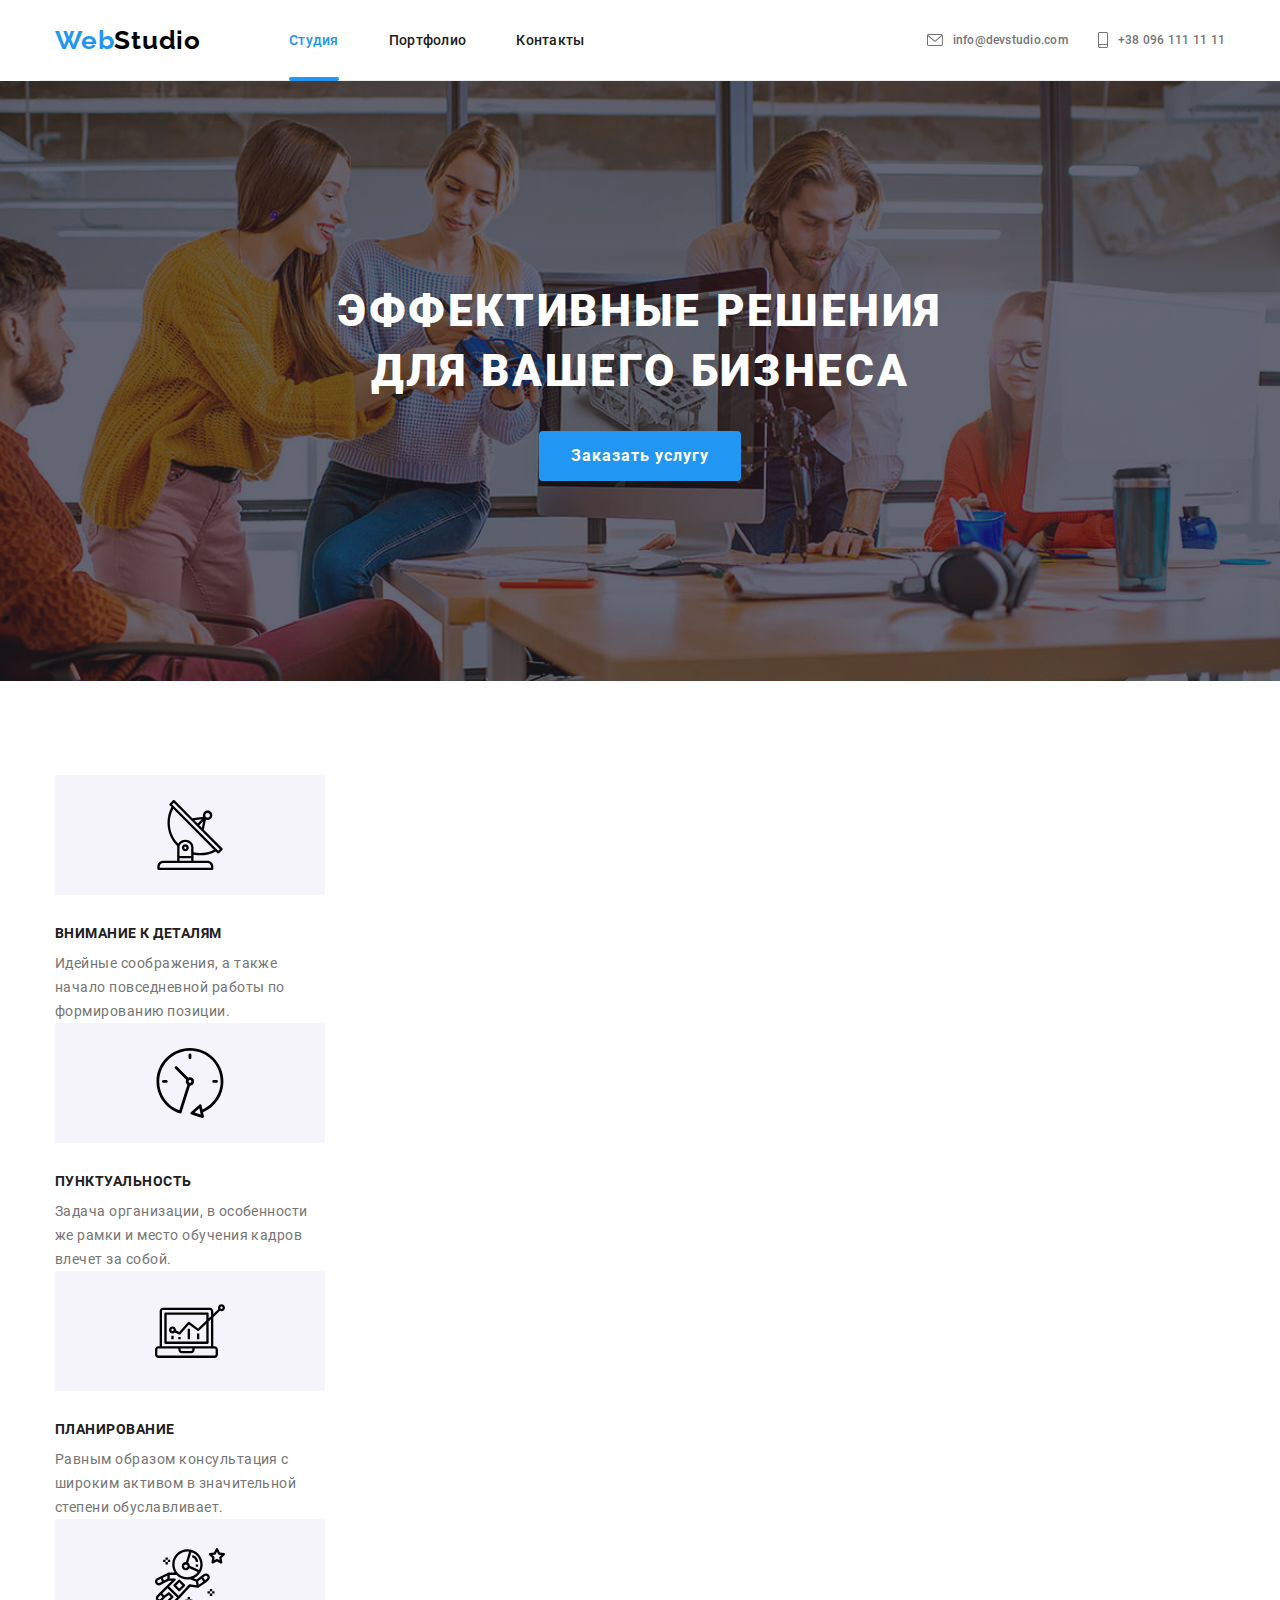
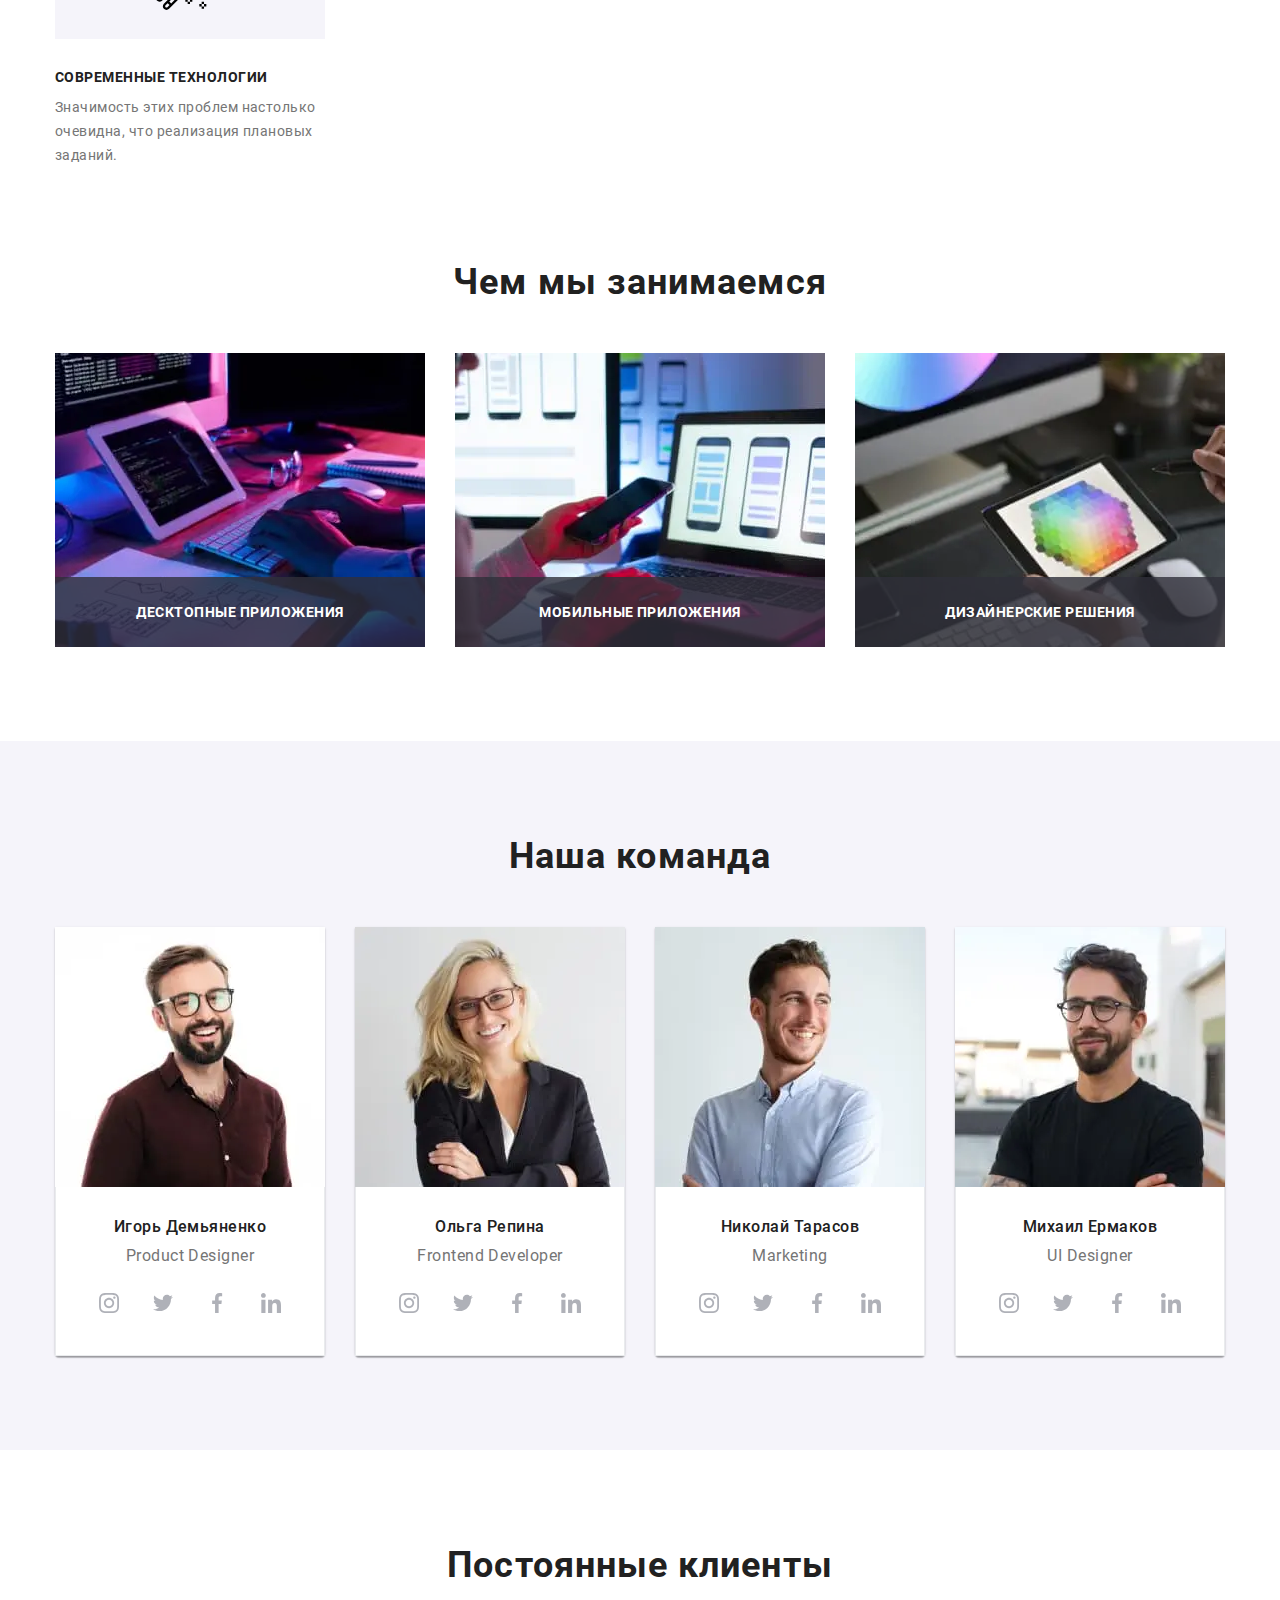
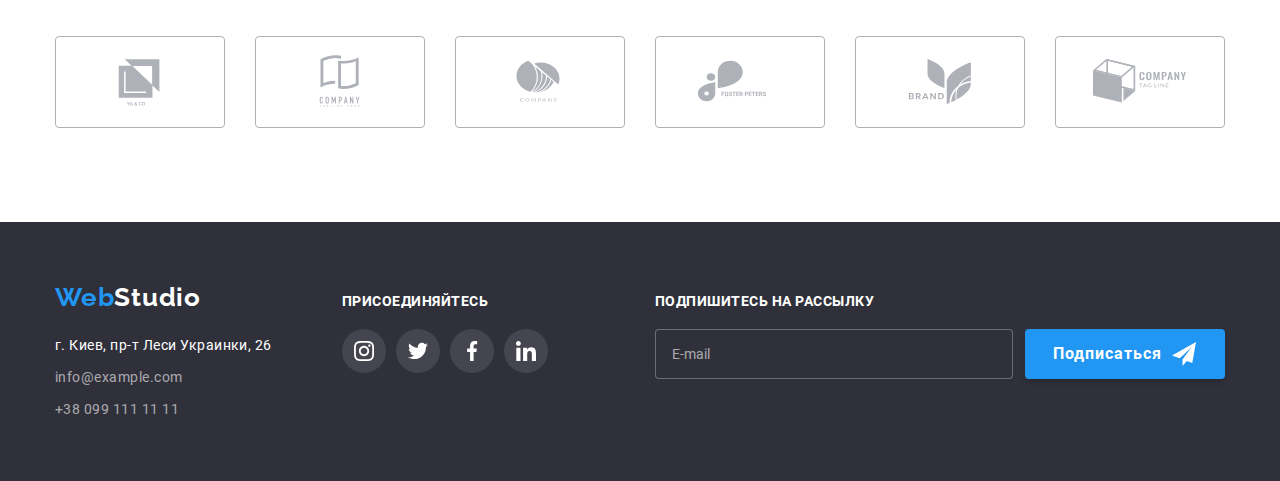
==== index.html @ 19309022 "стили" ====
<!DOCTYPE html>
<html lang="ru">
  <head>
    <meta charset="UTF-8" />
    <meta http-equiv="X-UA-Compatible" content="IE=edge" />
    <meta name="viewport" content="width=device-width, initial-scale=1.0" />
    <link rel="stylesheet" href="./css/main.min.css" />
    <title>goit-markup-hw-07</title>
  </head>
  <body>
    <header class="header">
      <div class="header-container container">
        <nav class="nav">
          <a href="" class="logo"><span class="logo_accent">Web</span>Studio</a>
          <button class="btn__svg" data-menu-open>
            <svg width="40" height="40">
              <use href="./images/icons.svg/symbol-defs.svg#icon-burger"></use>
            </svg>
          </button>
          <ul class="menu list">
            <li class="menu__item">
              <a class="menu__link menu__link_activ" href="">Студия</a>
            </li>
            <li class="menu__item">
              <a class="menu__link" href="./portfolio.html">Портфолио</a>
            </li>
            <li class="menu__item">
              <a class="menu__link" href="">Контакты</a>
            </li>
          </ul>
        </nav>

        <ul class="contacts list">
          <li class="contacts__item">
            <a class="contacts__link" href="mailto:info@devstudio.com">
              <svg width="16" height="12" class="contacts__icon">
                <use
                  href="./images/icons.svg/symbol-defs.svg#icon-envelope"
                ></use>
              </svg>
              info@devstudio.com</a
            >
          </li>
          <li class="contacts__item">
            <a class="contacts__link" href="tel:+380961111111">
              <svg width="10" height="16" class="contacts__icon">
                <use
                  href="./images/icons.svg/symbol-defs.svg#icon-smartphone"
                ></use>
              </svg>
              +38 096 111 11 11</a
            >
          </li>
        </ul>
      </div>
      <div class="mobile is-open" data-menu>
        <button class="mobile__btn" data-menu-close>
          <svg width="40" height="40">
            <use href="./images/icons.svg/symbol-defs.svg#icon-close"></use>
          </svg>
        </button>
        <ul class="mobile-menu list">
          <li class="mobile-menu__item">
            <a href="" class="mobile-menu__link mobile-menu__link_activ"
              >Студия</a
            >
          </li>
          <li class="mobile-menu__item">
            <a href="" class="mobile-menu__link">Портфолио</a>
          </li>
          <li class="mobile-menu__item">
            <a href="" class="mobile-menu__link">Контакты</a>
          </li>
        </ul>
        <ul class="mobile-contacts list">
          <li class="mobile-contacts__item">
            <a href="tel:+380961111111" class="mobile-contacts__link_accent"
              >+38 096 111 11 11</a
            >
          </li>
          <li class="mobile-contacts__item">
            <a href="mailto:info@devstudio.com" class="mobile-contacts__link"
              >info@devstudio.com</a
            >
          </li>
        </ul>
        <ul class="mobile-social list">
          <li class="mobile-social__item">
            <a href="" class="mobile-social__link">Instagram </a>
          </li>
          <li class="mobile-social__item">
            <a href="" class="mobile-social__link">Twitter</a>
          </li>
          <li class="mobile-social__item">
            <a href="" class="mobile-social__link">Facebook</a>
          </li>
          <li class="mobile-social__item">
            <a href="" class="mobile-social__link">LinkedIn </a>
          </li>
        </ul>
      </div>
    </header>
    <main>
      <!-- Шапка -->
      <section class="hero">
        <div class="hero-container container">
          <h1 class="hero-container__title">
            Эффективные решения для вашего бизнеса
          </h1>
          <button type="button" class="hero-btn" data-modal-open>
            Заказать услугу
          </button>
        </div>
      </section>
      <!-- Особенности -->
      <section class="section feature">
        <div class="container">
          <h2 class="visually-hidden">Особенности</h2>
          <ul class="feature-list list">
            <li class="feature-list__item">
              <div class="feature-list__icon">
                <svg width="70" height="70">
                  <use
                    href="./images/icons.svg/symbol-defs.svg#icon-antenna"
                  ></use>
                </svg>
              </div>
              <h3 class="feature-list__title">Внимание к деталям</h3>
              <p class="feature-list__text">
                Идейные соображения, а также начало повседневной работы по
                формированию позиции.
              </p>
            </li>
            <li class="feature-list__item">
              <div class="feature-list__icon">
                <svg width="70" height="70">
                  <use
                    href="./images/icons.svg/symbol-defs.svg#icon-clock"
                  ></use>
                </svg>
              </div>
              <h3 class="feature-list__title">Пунктуальность</h3>
              <p class="feature-list__text">
                Задача организации, в особенности же рамки и место обучения
                кадров влечет за собой.
              </p>
            </li>
            <li class="feature-list__item">
              <div class="feature-list__icon">
                <svg width="70" height="70">
                  <use
                    href="./images/icons.svg/symbol-defs.svg#icon-diagram"
                  ></use>
                </svg>
              </div>
              <h3 class="feature-list__title">Планирование</h3>
              <p class="feature-list__text">
                Равным образом консультация с широким активом в значительной
                степени обуславливает.
              </p>
            </li>
            <li class="feature-list__item">
              <div class="feature-list__icon">
                <svg width="70" height="70">
                  <use
                    href="./images/icons.svg/symbol-defs.svg#icon-astronaut"
                  ></use>
                </svg>
              </div>
              <h3 class="feature-list__title">Современные технологии</h3>
              <p class="feature-list__text">
                Значимость этих проблем настолько очевидна, что реализация
                плановых заданий.
              </p>
            </li>
          </ul>
        </div>
      </section>
      <!-- Чем мы занимаемся -->
      <section class="section working">
        <div class="container">
          <h2 class="section__title">Чем мы занимаемся</h2>
          <ul class="working-list list">
            <li class="working-list__item">
              <picture>
                <source
                  srcset="
                    ./images/work/desktop-work.webp    1x,
                    ./images/work/desktop-work@2x.webp 2x
                  "
                  type="image/webp"
                />
                <source
                  srcset="
                    ./images/work/desktop-work.jpg    1x,
                    ./images/work/desktop-work@2x.jpg 2x
                  "
                />
                <img src="./images/work/desktop-work.jpg" alt="Рабочий стол" />
              </picture>
              <p class="working-list__text">Десктопные приложения</p>
            </li>
            <li class="working-list__item">
              <picture>
                <source
                  srcset="
                    ./images/work/desktop-work2.webp    1x,
                    ./images/work/desktop-work2@2x.webp 2x
                  "
                  type="image/webp"
                />
                <source
                  srcset="
                    ./images/work/desktop-work2.jpg    1x,
                    ./images/work/desktop-work2@2x.jpg 2x
                  "
                />
                <img
                  src="./images/work/desktop-work2.jpg"
                  alt="экран ноутбука"
                />
              </picture>

              <p class="working-list__text">Мобильные приложения</p>
            </li>
            <li class="working-list__item">
              <picture>
                <source
                  srcset="
                    ./images/work/desktop-work3.webp    1x,
                    ./images/work/desktop-work3@2x.webp 2x
                  "
                  type="image/webp"
                />
                <source
                  srcset="
                    ./images/work/desktop-work3.jpg    1x,
                    ./images/work/desktop-work3@2x.jpg 2x
                  "
                />
                <img
                  src="./images/work/desktop-work3.jpg"
                  alt="экран планшета"
                />
              </picture>

              <p class="working-list__text">Дизайнерские решения</p>
            </li>
          </ul>
        </div>
      </section>
      <!-- Наша команда -->
      <section class="section team">
        <div class="container">
          <h2 class="section__title">Наша команда</h2>
          <ul class="team-list list">
            <li class="team-list__item">
              <picture>
                <source
                  srcset="
                    ./images/team/desktop-team1.webp    1x,
                    ./images/team/desktop-team1@2x.webp 2x
                  "
                  media="(min-width:1200px)"
                  type="image/webp"
                />
                <source
                  srcset="
                    ./images/team/desktop-team1.jpg    1x,
                    ./images/team/desktop-team1@2x.jpg 2x
                  "
                  media="(min-width:1200px)"
                />
                <source
                  srcset="
                    ./images/team/tablet-team1.webp    1x,
                    ./images/team/tablet-team1@2x.webp 2x
                  "
                  media="(min-width:768px)"
                  type="image/webp"
                />
                <source
                  srcset="
                    ./images/team/tablet-team1.jpg    1x,
                    ./images/team/tablet-team1@2x.jpg 2x
                  "
                  media="(min-width:768px)"
                />
                <source
                  srcset="
                    ./images/team/mobile-team1.webp    1x,
                    ./images/team/mobile-team1@2x.webp 2x
                  "
                  media="(max-width:767px)"
                  type="image/webp"
                />
                <source
                  srcset="
                    ./images/team/mobile-team1.jpg    1x,
                    ./images/team/mobile-team1@2x.jpg 2x
                  "
                  media="(max-width:767px)"
                />
                <img
                  src="./images/team/mobile-team1.jpg"
                  class="team-img"
                  alt="фото"
                />
              </picture>

              <div class="team-subitem">
                <h3 class="team-subitem__title">Игорь Демьяненко</h3>
                <p class="team-subitem__text">Product Designer</p>
                <ul class="social-link list">
                  <li class="social-link__item">
                    <a href="" class="social-link__icon">
                      <svg width="20" height="20">
                        <use
                          href="./images/icons.svg/symbol-defs.svg#icon-instagram"
                        ></use>
                      </svg>
                    </a>
                  </li>
                  <li class="social-link__item">
                    <a href="" class="social-link__icon">
                      <svg width="20" height="20">
                        <use
                          href="./images/icons.svg/symbol-defs.svg#icon-twitter"
                        ></use>
                      </svg>
                    </a>
                  </li>
                  <li class="social-link__item">
                    <a href="" class="social-link__icon">
                      <svg width="20" height="20">
                        <use
                          href="./images/icons.svg/symbol-defs.svg#icon-facebook"
                        ></use>
                      </svg>
                    </a>
                  </li>
                  <li class="social-link__item">
                    <a href="" class="social-link__icon">
                      <svg width="20" height="20">
                        <use
                          href="./images/icons.svg/symbol-defs.svg#icon-linkedin"
                        ></use>
                      </svg>
                    </a>
                  </li>
                </ul>
              </div>
            </li>
            <li class="team-list__item">
              <picture>
                <source
                  srcset="
                    ./images/team/desktop-team2.webp    1x,
                    ./images/team/desktop-team2@2x.webp 2x
                  "
                  type="image/webp"
                  media="(min-width:1200px)"
                />
                <source
                  srcset="
                    ./images/team/desktop-team2.jpg    1x,
                    ./images/team/desktop-team2@2x.jpg 2x
                  "
                  media="(min-width:1200px)"
                />
                <source
                  srcset="
                    ./images/team/tablet-team2.webp    1x,
                    ./images/team/tablet-team2@2x.webp 2x
                  "
                  media="(min-width:768px)"
                  type="image/webp"
                />
                <source
                  srcset="
                    ./images/team/tablet-team2.jpg    1x,
                    ./images/team/tablet-team2@2x.jpg 2x
                  "
                  media="(min-width:768px)"
                />
                <source
                  srcset="
                    ./images/team/mobile-team2.webp    1x,
                    ./images/team/mobile-team2@2x.webp 2x
                  "
                  media="(max-width:768px)"
                  type="image/webp"
                />
                <source
                  srcset="
                    ./images/team/mobile-team2.jpg    1x,
                    ./images/team/mobile-team2@2x.jpg 2x
                  "
                  media="(max-width:768px)"
                />
                <img
                  src="./images/team/mobile-team2.jpg"
                  class="team-img"
                  alt="фото"
                />
              </picture>

              <div class="team-subitem">
                <h3 class="team-subitem__title">Ольга Репина</h3>
                <p class="team-subitem__text">Frontend Developer</p>
                <ul class="social-link list">
                  <li class="social-link__item">
                    <a href="" class="social-link__icon">
                      <svg width="20" height="20">
                        <use
                          href="./images/icons.svg/symbol-defs.svg#icon-instagram"
                        ></use>
                      </svg>
                    </a>
                  </li>
                  <li class="social-link__item">
                    <a href="" class="social-link__icon">
                      <svg width="20" height="20">
                        <use
                          href="./images/icons.svg/symbol-defs.svg#icon-twitter"
                        ></use>
                      </svg>
                    </a>
                  </li>
                  <li class="social-link__item">
                    <a href="" class="social-link__icon">
                      <svg width="20" height="20">
                        <use
                          href="./images/icons.svg/symbol-defs.svg#icon-facebook"
                        ></use>
                      </svg>
                    </a>
                  </li>
                  <li class="social-link__item">
                    <a href="" class="social-link__icon">
                      <svg width="20" height="20">
                        <use
                          href="./images/icons.svg/symbol-defs.svg#icon-linkedin"
                        ></use>
                      </svg>
                    </a>
                  </li>
                </ul>
              </div>
            </li>
            <li class="team-list__item">
              <picture>
                <source
                  srcset="
                    ./images/team/desktop-team3.webp    1x,
                    ./images/team/desktop-team3@2x.webp 2x
                  "
                  media="(min-width:1200px)"
                  type="image/webp"
                />
                <source
                  srcset="
                    ./images/team/desktop-team3.jpg    1x,
                    ./images/team/desktop-team3@2x.jpg 2x
                  "
                  media="(min-width:1200px)"
                />
                <source
                  srcset="
                    ./images/team/tablet-team3.webp    1x,
                    ./images/team/tablet-team3@2x.webp 2x
                  "
                  media="(min-width:768px)"
                  type="image/webp"
                />
                <source
                  srcset="
                    ./images/team/tablet-team3.jpg    1x,
                    ./images/team/tablet-team3@2x.jpg 2x
                  "
                  media="(min-width:768px)"
                />
                <source
                  srcset="
                    ./images/team/mobile-team3.webp    1x,
                    ./images/team/mobile-team3@2x.webp 2x
                  "
                  media="(max-width:768px)"
                  type="image/webp"
                />
                <source
                  srcset="
                    ./images/team/mobile-team3.jpg    1x,
                    ./images/team/mobile-team3@2x.jpg 2x
                  "
                  media="(max-width:768px)"
                />
                <img
                  src="./images/team/mobile-team3.jpg"
                  class="team-img"
                  alt="фото"
                />
              </picture>

              <div class="team-subitem">
                <h3 class="team-subitem__title">Николай Тарасов</h3>
                <p class="team-subitem__text">Marketing</p>
                <ul class="social-link list">
                  <li class="social-link__item">
                    <a href="" class="social-link__icon">
                      <svg width="20" height="20">
                        <use
                          href="./images/icons.svg/symbol-defs.svg#icon-instagram"
                        ></use>
                      </svg>
                    </a>
                  </li>
                  <li class="social-link__item">
                    <a href="" class="social-link__icon">
                      <svg width="20" height="20">
                        <use
                          href="./images/icons.svg/symbol-defs.svg#icon-twitter"
                        ></use>
                      </svg>
                    </a>
                  </li>
                  <li class="social-link__item">
                    <a href="" class="social-link__icon">
                      <svg width="20" height="20">
                        <use
                          href="./images/icons.svg/symbol-defs.svg#icon-facebook"
                        ></use>
                      </svg>
                    </a>
                  </li>
                  <li class="social-link__item">
                    <a href="" class="social-link__icon">
                      <svg width="20" height="20">
                        <use
                          href="./images/icons.svg/symbol-defs.svg#icon-linkedin"
                        ></use>
                      </svg>
                    </a>
                  </li>
                </ul>
              </div>
            </li>
            <li class="team-list__item">
              <picture>
                <source
                  srcset="
                    ./images/team/desktop-team4.webp    1x,
                    ./images/team/desktop-team4@2x.webp 2x
                  "
                  media="(min-width:1200px)"
                  type="image/webp"
                />
                <source
                  srcset="
                    ./images/team/desktop-team4.jpg    1x,
                    ./images/team/desktop-team4@2x.jpg 2x
                  "
                  media="(min-width:1200px)"
                />
                <source
                  srcset="
                    ./images/team/tablet-team4.webp    1x,
                    ./images/team/tablet-team4@2x.webp 2x
                  "
                  media="(min-width:768px)"
                  type="image/webp"
                />
                <source
                  srcset="
                    ./images/team/tablet-team4.jpg    1x,
                    ./images/team/tablet-team4@2x.jpg 2x
                  "
                  media="(min-width:768px)"
                />
                <source
                  srcset="
                    ./images/team/mobile-team4.webp    1x,
                    ./images/team/mobile-team4@2x.webp 2x
                  "
                  media="(max-width:768px)"
                  type="image/webp"
                />
                <source
                  srcset="
                    ./images/team/mobile-team4.jpg    1x,
                    ./images/team/mobile-team4@2x.jpg 2x
                  "
                  media="(max-width:768px)"
                />
                <img
                  src="./images/team/mobile-team4.jpg"
                  class="team-img"
                  alt="фото"
                />
              </picture>

              <div class="team-subitem">
                <h3 class="team-subitem__title">Михаил Ермаков</h3>
                <p class="team-subitem__text">UI Designer</p>
                <ul class="social-link list">
                  <li class="social-link__item">
                    <a href="" class="social-link__icon">
                      <svg width="20" height="20">
                        <use
                          href="./images/icons.svg/symbol-defs.svg#icon-instagram"
                        ></use>
                      </svg>
                    </a>
                  </li>
                  <li class="social-link__item">
                    <a href="" class="social-link__icon">
                      <svg width="20" height="20">
                        <use
                          href="./images/icons.svg/symbol-defs.svg#icon-twitter"
                        ></use>
                      </svg>
                    </a>
                  </li>
                  <li class="social-link__item">
                    <a href="" class="social-link__icon">
                      <svg width="20" height="20">
                        <use
                          href="./images/icons.svg/symbol-defs.svg#icon-facebook"
                        ></use>
                      </svg>
                    </a>
                  </li>
                  <li class="social-link__item">
                    <a href="" class="social-link__icon">
                      <svg width="20" height="20">
                        <use
                          href="./images/icons.svg/symbol-defs.svg#icon-linkedin"
                        ></use>
                      </svg>
                    </a>
                  </li>
                </ul>
              </div>
            </li>
          </ul>
        </div>
      </section>
      <!-- Постоянные клиенты -->
      <section class="section client">
        <div class="container">
          <h2 class="section__title">Постоянные клиенты</h2>
          <ul class="client-list list">
            <li class="client-list__item">
              <a href="" class="client-list__link">
                <svg width="106" height="60">
                  <use
                    href="./images/icons.svg/symbol-defs.svg#icon-client1"
                  ></use>
                </svg>
              </a>
            </li>
            <li class="client-list__item">
              <a href="" class="client-list__link">
                <svg width="106" height="60">
                  <use
                    href="./images/icons.svg/symbol-defs.svg#icon-client2"
                  ></use>
                </svg>
              </a>
            </li>
            <li class="client-list__item">
              <a href="" class="client-list__link">
                <svg width="106" height="60">
                  <use
                    href="./images/icons.svg/symbol-defs.svg#icon-client3"
                  ></use>
                </svg>
              </a>
            </li>
            <li class="client-list__item">
              <a href="" class="client-list__link">
                <svg width="106" height="60">
                  <use
                    href="./images/icons.svg/symbol-defs.svg#icon-client4"
                  ></use>
                </svg>
              </a>
            </li>
            <li class="client-list__item">
              <a href="" class="client-list__link">
                <svg width="106" height="60">
                  <use
                    href="./images/icons.svg/symbol-defs.svg#icon-client5"
                  ></use>
                </svg>
              </a>
            </li>
            <li class="client-list__item">
              <a href="" class="client-list__link">
                <svg width="106" height="60">
                  <use
                    href="./images/icons.svg/symbol-defs.svg#icon-client6"
                  ></use>
                </svg>
              </a>
            </li>
          </ul>
        </div>
      </section>
    </main>
    <!-- футер -->
    <footer class="footer">
      <div class="container">
        <div class="footer-box">
          <div class="footer-container">
            <a href="" class="logo logo__color"
              ><span class="logo_accent">Web</span>Studio</a
            >
            <address class="address">
              <ul class="footer-list list">
                <li class="footer-list__item">
                  <a
                    class="footer-list__address"
                    href="https://goo.gl/maps/hT7M4xS8k6u17TfG9"
                    >г. Киев, пр-т Леси Украинки, 26</a
                  >
                </li>
                <li class="footer-list__item">
                  <a class="footer-list__link" href="mailto:info@example.com"
                    >info@example.com</a
                  >
                </li>
                <li class="footer-list__item">
                  <a class="footer-list__link" href="tel:+380991111111"
                    >+38 099 111 11 11</a
                  >
                </li>
              </ul>
            </address>
          </div>
          <div class="footer-boxsocial">
            <h2 class="footer-boxsocial__title">присоединяйтесь</h2>
            <ul class="footer-social list">
              <li class="footer-social__item">
                <a href="" class="footer-social__link">
                  <svg width="20" height="20">
                    <use
                      href="./images/icons.svg/symbol-defs.svg#icon-instagram"
                    ></use>
                  </svg>
                </a>
              </li>
              <li class="footer-social__item">
                <a href="" class="footer-social__link">
                  <svg width="20" height="20">
                    <use
                      href="./images/icons.svg/symbol-defs.svg#icon-twitter"
                    ></use>
                  </svg>
                </a>
              </li>
              <li class="footer-social__item">
                <a href="" class="footer-social__link">
                  <svg width="20" height="20">
                    <use
                      href="./images/icons.svg/symbol-defs.svg#icon-facebook"
                    ></use>
                  </svg>
                </a>
              </li>
              <li class="footer-social__item">
                <a href="" class="footer-social__link">
                  <svg width="20" height="20">
                    <use
                      href="./images/icons.svg/symbol-defs.svg#icon-linkedin"
                    ></use>
                  </svg>
                </a>
              </li>
            </ul>
          </div>
          <div class="footer-form">
            <p class="footer-form__title">Подпишитесь на рассылку</p>
            <form class="forma">
              <input
                type="email"
                name="email"
                placeholder="E-mail"
                required
                class="form__input"
              />
              <button type="submit" class="btn">
                Подписаться
                <svg width="24" height="24" class="btn-svg">
                  <use
                    href="./images/icons.svg/symbol-defs.svg#icon-send"
                  ></use>
                </svg>
              </button>
            </form>
          </div>
        </div>
      </div>
    </footer>
    <div class="backdrop is-hidden" data-modal>
      <div class="modal">
        <button class="modal-btn" data-modal-close>
          <svg width="18" height="18">
            <use
              href="./images/icons.svg/symbol-defs.svg#icon-close-black"
            ></use>
          </svg>
        </button>
        <form class="form" autocomplete="on">
          <b class="form__title">Оставьте свои данные, мы вам перезвоним</b>
          <label class="form-fild">
            <span class="form-fild__label">Имя</span>
            <span class="wrapper-input">
              <input
                type="text"
                name="name"
                class="wrapper-input__input"
                placeholder=" "
                required
              />
              <svg width="18" height="18" class="wrapper-input__icon">
                <use href="./images/icons.svg/symbol-defs.svg#icon-name"></use>
              </svg>
            </span>
          </label>
          <label class="form-fild">
            <span class="form-fild__label">Телефон</span>
            <span class="wrapper-input">
              <input
                type="tel"
                name="tel"
                class="wrapper-input__input"
                placeholder=" "
                required
                pattern="[0-9]{3}-[0-9]{3}-[0-9]{2}-[0-9]{2}"
                title="096-111-11-11"
              />

              <svg width="18" height="18" class="wrapper-input__icon">
                <use href="./images/icons.svg/symbol-defs.svg#icon-phone"></use>
              </svg>
            </span>
          </label>
          <label class="form-fild">
            <span class="form-fild__label">Почта</span>
            <span class="wrapper-input">
              <input
                type="email"
                name="email"
                class="wrapper-input__input"
                placeholder=" "
                required
              />

              <svg width="18" height="18" class="wrapper-input__icon">
                <use href="./images/icons.svg/symbol-defs.svg#icon-email"></use>
              </svg>
            </span>
          </label>
          <label class="form-fild">
            <span class="form-fild__textarea-name">Комментарий</span>
            <textarea
              name="textarea"
              id=""
              class="form-fild__modal-textarea"
              placeholder="Введите текст"
            ></textarea>
          </label>
          <input
            type="checkbox"
            name="checkbox"
            id="checkbox-policy"
            class="checkbox-input visually-hidden"
          />
          <label for="checkbox-policy" class="checbox-label">
            Соглашаюсь с рассылкой и принимаю &nbsp;
            <a href="" class="checbox-label__link">Условия договора</a>
          </label>

          <button type="submit" class="form-modal-btn">Отправить</button>
        </form>
      </div>
    </div>
    <script src="./modal.js"></script>
    <script src="./mobile.js"></script>
  </body>
</html>
---- css/main.min.css ----
/*! modern-normalize v1.1.0 | MIT License | https://github.com/sindresorhus/modern-normalize */*,::before,::after{box-sizing:border-box}html{line-height:1.15;-webkit-text-size-adjust:100%;-moz-tab-size:4;tab-size:4}body{margin:0;font-family:system-ui,-apple-system,"Segoe UI",Roboto,Helvetica,Arial,sans-serif,"Apple Color Emoji","Segoe UI Emoji"}hr{height:0;color:inherit}abbr[title]{text-decoration:underline dotted}b,strong{font-weight:bolder}code,kbd,samp,pre{font-family:ui-monospace,SFMono-Regular,Consolas,"Liberation Mono",Menlo,monospace;font-size:1em}small{font-size:80%}sub,sup{font-size:75%;line-height:0;position:relative;vertical-align:baseline}sub{bottom:-0.25em}sup{top:-0.5em}table{text-indent:0;border-color:inherit}button,input,optgroup,select,textarea{font-family:inherit;font-size:100%;line-height:1.15;margin:0}button,select{text-transform:none}button,[type=button],[type=reset],[type=submit]{-webkit-appearance:button}::-moz-focus-inner{border-style:none;padding:0}:-moz-focusring{outline:1px dotted ButtonText}:-moz-ui-invalid{box-shadow:none}legend{padding:0}progress{vertical-align:baseline}::-webkit-inner-spin-button,::-webkit-outer-spin-button{height:auto}[type=search]{-webkit-appearance:textfield;outline-offset:-2px}::-webkit-search-decoration{-webkit-appearance:none}::-webkit-file-upload-button{-webkit-appearance:button;font:inherit}summary{display:list-item}@font-face{font-family:"Roboto";font-style:normal;font-weight:400;src:url("../fonts/roboto-v30-cyrillic-regular.eot");src:local(""),url("../fonts/roboto-v30-cyrillic-regular.eot?#iefix") format("embedded-opentype"),url("../fonts/roboto-v30-cyrillic-regular.woff2") format("woff2"),url("../fonts/roboto-v30-cyrillic-regular.woff") format("woff"),url("../fonts/roboto-v30-cyrillic-regular.ttf") format("truetype"),url("../fonts/roboto-v30-cyrillic-regular.svg#Roboto") format("svg")}@font-face{font-family:"Roboto";font-style:normal;font-weight:500;src:url("../fonts/roboto-v30-cyrillic-500.eot");src:local(""),url("../fonts/roboto-v30-cyrillic-500.eot?#iefix") format("embedded-opentype"),url("../fonts/roboto-v30-cyrillic-500.woff2") format("woff2"),url("../fonts/roboto-v30-cyrillic-500.woff") format("woff"),url("../fonts/roboto-v30-cyrillic-500.ttf") format("truetype"),url("../fonts/roboto-v30-cyrillic-500.svg#Roboto") format("svg")}@font-face{font-family:"Roboto";font-style:normal;font-weight:700;src:url("../fonts/roboto-v30-cyrillic-700.eot");src:local(""),url("../fonts/roboto-v30-cyrillic-700.eot?#iefix") format("embedded-opentype"),url("../fonts/roboto-v30-cyrillic-700.woff2") format("woff2"),url("../fonts/roboto-v30-cyrillic-700.woff") format("woff"),url("../fonts/roboto-v30-cyrillic-700.ttf") format("truetype"),url("../fonts/roboto-v30-cyrillic-700.svg#Roboto") format("svg")}@font-face{font-family:"Roboto";font-style:normal;font-weight:900;src:url("../fonts/roboto-v30-cyrillic-900.eot");src:local(""),url("../fonts/roboto-v30-cyrillic-900.eot?#iefix") format("embedded-opentype"),url("../fonts/roboto-v30-cyrillic-900.woff2") format("woff2"),url("../fonts/roboto-v30-cyrillic-900.woff") format("woff"),url("../fonts/roboto-v30-cyrillic-900.ttf") format("truetype"),url("../fonts/roboto-v30-cyrillic-900.svg#Roboto") format("svg")}@font-face{font-family:"Raleway";font-style:normal;font-weight:700;src:url("../fonts/raleway-v27-latin-700.eot");src:local(""),url("../fonts/raleway-v27-latin-700.eot?#iefix") format("embedded-opentype"),url("../fonts/raleway-v27-latin-700.woff2") format("woff2"),url("../fonts/raleway-v27-latin-700.woff") format("woff"),url("../fonts/raleway-v27-latin-700.ttf") format("truetype"),url("../fonts/raleway-v27-latin-700.svg#Raleway") format("svg")}:root{--primary-text-color: #212121;--title-text-color: #757575;--accent-color: #2196f3;--color-white: #fff;--background-color: #2f303a;--bg-secondcolor: #fff;--timing-function: cubic-bezier(0.4, 0, 0.2, 1)}.visually-hidden{position:absolute;white-space:nowrap;width:1px;height:1px;overflow:hidden;border:0;padding:0;clip:rect(0 0 0 0);clip-path:inset(50%);margin:-1px}body{font-family:"Roboto",sans-serif;color:var(--primary-text-color);background-color:var(--color-white);letter-spacing:.03em}h1,h2,h3,h4,h5,h6,p{margin:0}ul{margin:0;padding:0}a{display:block;text-decoration:none}img{display:block;max-width:100%;height:auto}.list{list-style:none}.container{width:100%;padding-left:15px;padding-right:15px}@media screen and (min-width: 480px){.container{width:480px;margin:0 auto}}@media screen and (min-width: 768px){.container{width:768px}}@media screen and (min-width: 1200px){.container{width:1200px}}.section{padding:60px 0}@media screen and (min-width: 1200px){.section{padding:94px 0}}.backdrop{position:fixed;top:0;left:0;width:100%;height:100%;background:rgba(0,0,0,.2);opacity:1;transition:opacity 250ms var(--timing-function),visibility 250ms var(--timing-function)}.is-hidden{opacity:0;pointer-events:none;visibility:hidden}.backdrop.is-hidden .modal{transform:translate(-50%, -50%) scale(0.5)}.modal{position:absolute;top:50%;left:50%;width:450px;padding:40px;background:#fff;box-shadow:0px 1px 3px rgba(0,0,0,.12),0px 1px 1px rgba(0,0,0,.14),0px 2px 1px rgba(0,0,0,.2);border-radius:4px;transform:translate(-50%, -50%) scale(1);transition:transform 250ms var(--timing-function)}.modal-btn{position:absolute;display:flex;justify-content:center;align-items:center;top:8px;right:8px;width:30px;height:30px;border-radius:50%;background:#fff;border:1px solid rgba(0,0,0,.1);cursor:pointer}.modal-btn:hover{fill:var(--accent-color)}.footer{background-color:#2f303a;padding-top:60px;padding-bottom:60px}.footer-box{text-align:center}@media screen and (min-width: 768px)and (max-width: 1199px){.footer-box{display:flex;flex-wrap:wrap;justify-content:space-around}}@media screen and (min-width: 1200px){.footer-box{display:flex;text-align:start;align-items:baseline}}.address{margin-top:20px}@media screen and (min-width: 1200px){.footer-container{margin-right:70px}}.footer-list{font-style:normal}.footer-list__item:not(:last-child){margin-bottom:8px}.footer-list__address{font-size:14px;font-weight:400;line-height:1.7142857143;color:var(--color-white)}@media screen and (min-width: 1200px){.footer-form{margin-left:auto}}@media screen and (min-width: 480px)and (max-width: 1199px){.footer-container,.footer-boxsocial{margin-bottom:60px}}.footer-list__link{font-size:14px;font-weight:400;line-height:1.7142857143;color:rgba(255,255,255,.6);transition:color 250ms var(--timing-function)}.footer-list__link:hover,.footer-list__link:focus{color:var(--accent-color)}@media screen and (min-width: 1200px){.forma{display:flex}}.footer-boxsocial__title,.footer-form__title{font-size:14px;font-weight:700;line-height:1.1428571429;text-transform:uppercase;color:var(--color-white);margin-bottom:20px}.footer-social{display:flex;justify-content:center}.footer-social__item{margin-right:10px}.footer-social__link{display:flex;justify-content:center;align-items:center;width:44px;height:44px;background-color:#44454e;border-radius:50%;fill:var(--color-white);transition:background-color 250ms var(--timing-function)}.footer-social__link:hover,.footer-social__link:focus{background-color:var(--accent-color)}.form__input{width:100%;height:50px;padding-left:16px;border:1px solid rgba(255,255,255,.3);background:#2f303a;border-radius:4px;margin-right:12px;color:var(--color-white)}.form__input::placeholder{font-size:14px;font-weight:400;line-height:1.4285714286;color:rgba(255,255,255,.6)}@media screen and (min-width: 1200px){.form__input{width:358px}}.btn{display:inline-flex;align-items:center;min-width:200px;padding:10px 28px;font-size:16px;font-weight:700;line-height:1.875;letter-spacing:.06em;color:var(--color-white);background:var(--accent-color);box-shadow:0px 4px 4px rgba(0,0,0,.15);border-radius:4px;border:none;cursor:pointer}@media screen and (max-width: 1199px){.btn{margin-top:20px}}.btn-svg{fill:var(--color-white);margin-left:10px}.header{background-color:var(--bg-secondcolor)}.header-container{border-bottom:1px solid #ececec;display:flex;align-items:center}.logo{font-family:"Raleway",sans-serif;font-size:24px;font-weight:700;line-height:1.1666666667;color:#000;letter-spacing:.03em}@media screen and (min-width: 1200px){.logo{font-size:26px;font-weight:700;line-height:1.1923076923}}.logo_accent{color:var(--accent-color)}.logo__color{color:var(--color-white)}.nav{width:100%;display:flex;align-items:center}.menu{display:flex;align-items:center;margin-left:88px}@media screen and (max-width: 767px){.menu{display:none}}.menu__item:not(:last-child){margin-right:50px}.menu__link{padding:32px 0;position:relative;font-size:14px;font-weight:500;line-height:1.1428571429;letter-spacing:.02em;color:var(--primary-text-color);transition:color 250ms var(--timing-function)}.menu__link:hover,.menu__link:focus{color:var(--accent-color)}.menu__link_activ{color:var(--accent-color)}.menu__link_activ::after{position:absolute;content:"";left:0;bottom:-1px;width:100%;height:4px;border-radius:2px;background-color:var(--accent-color)}.btn__svg{margin-left:auto;border:none;background-color:rgba(0,0,0,0)}.btn__svg:hover,.btn__svg:focus{fill:var(--accent-color)}@media screen and (min-width: 768px){.btn__svg{display:none}}.mobile{display:flex;flex-direction:column;position:absolute;top:0;left:0;width:100%;height:100%;padding:48px 40px;background-color:var(--bg-secondcolor)}@media screen and (min-width: 767px){.mobile{display:none}}.mobile__btn{position:absolute;top:10px;right:15px;border:none;background-color:rgba(0,0,0,0)}.mobile__btn:hover,.mobile__btn:focus{fill:var(--accent-color)}.mobile-menu__item:not(:last-child),.mobile-contacts__item:not(:last-child){margin-bottom:32px}.mobile-contacts{margin-top:auto}.mobile-menu__link{font-size:40px;font-weight:500;line-height:1.175;letter-spacing:.02em;color:var(--primary-title-text)}.mobile-menu__link:hover,.mobile-menu__link:focus{color:var(--accent-color)}.mobile-menu__link_activ{color:var(--accent-color)}.mobile-contacts__link_accent{font-size:34px;font-weight:500;line-height:1.1764705882;letter-spacing:.02em;color:var(--accent-color)}.mobile-contacts__link{font-size:24px;font-weight:500;line-height:1.1666666667;letter-spacing:.02em;color:var(--title-text-color)}.mobile-social{display:flex;align-items:center;flex-wrap:wrap;margin-top:64px}.mobile-social__item{position:relative}.mobile-social__item:not(:last-child){margin-right:20px}.mobile-social__item:not(:last-child)::after{display:block;position:absolute;content:"";width:1px;height:100%;top:0;right:-10px;background-color:rgba(33,33,33,.2)}.mobile-social__link{font-size:18px;font-weight:500;line-height:1.2222222222;letter-spacing:.02em;color:var(--accent-color)}.is-open{opacity:0;visibility:hidden;pointer-events:none}@media screen and (max-width: 767px){.contacts{display:none}}@media screen and (min-width: 1200px){.contacts{width:100%;display:flex;justify-content:flex-end;align-items:center}}@media screen and (max-width: 1199px){.contacts__item:not(:last-child){margin-bottom:10px}}@media screen and (min-width: 1200px){.contacts__item:not(:last-child){margin-right:30px}}.contacts__link{display:flex;align-items:center;font-size:12px;font-weight:500;line-height:1.1666666667;letter-spacing:.02em;color:var(--title-text-color);fill:currentColor;transition:color 250ms var(--timing-function)}.contacts__link:hover,.contacts__link:focus{color:var(--accent-color)}.contacts__icon{margin-right:10px}.section__title{font-size:28px;font-weight:700;line-height:1.1785714286;color:var(--primary-text-color);text-align:center;letter-spacing:.03em;margin-bottom:30px}@media screen and (min-width: 1200px){.section__title{font-size:36px;font-weight:700;line-height:1.1666666667;margin-bottom:50px}}.form-modal-btn{align-self:center;width:200px;height:50px;background:var(--accent-color);box-shadow:0px 4px 4px rgba(0,0,0,.15);border-radius:4px;border:none;cursor:pointer;font-size:16px;font-weight:700;line-height:1.875;letter-spacing:.06em;color:var(--color-white);transition:background-color 250ms var(--timing-function)}.form-modal-btn:hover{background-color:#188ce8}.checbox-label{display:inline-flex;align-items:center;justify-content:center;font-size:14px;line-height:1.71;color:var(--title-text-color);margin-bottom:30px;cursor:pointer}.checbox-label::before{display:block;content:"";border:2px solid var(--primary-text-color);border-radius:2px;width:16px;height:15px;margin-right:5px;transition:background-image 250ms --timing-function}.checkbox-input:checked+.checbox-label::before{background-image:url(../images/icon\ check.svg);background-position:center;background-size:cover;border-color:var(--accent-color)}.checkbox-input:focus+.checbox-label::before{border-color:var(--accent-color)}.checbox-label__link{color:var(--accent-color);text-decoration:underline}.form{display:flex;flex-direction:column}.form__title{font-size:20px;font-weight:700;line-height:1.15;color:var(--primary-text-color);margin-bottom:30px}.form-fild{margin-bottom:28px}.form-fild__label{font-size:12px;font-weight:400;line-height:1.1666666667;color:var(--title-text-color);margin-bottom:4px}.wrapper-input{position:relative}.wrapper-input:focus-within{fill:var(--accent-color)}.wrapper-input__input{width:100%;height:40px;border:1px solid rgba(33,33,33,.2);border-radius:4px;padding-left:42px;outline:none}.wrapper-input__input:focus{border-color:var(--accent-color)}.wrapper-input__icon{position:absolute;top:50%;left:12px;transform:translateY(-50%)}.form-fild__modal-textarea{display:block;width:100%;height:120px;border:1px solid rgba(33,33,33,.2);border-radius:4px;padding:12px 16px;resize:none;transition:border-color 250ms var(--timing-function)}.form-fild__modal-textarea:focus{border-color:var(--accent-color);outline:none}.form-fild__modal-textarea::placeholder{font-size:12px;font-weight:400;line-height:1.1666666667;letter-spacing:.01em;color:rgba(117,117,117,.5)}.form-fild__textarea-name{display:block;font-size:12px;font-weight:400;line-height:1.1666666667;letter-spacing:.01em;color:var(--title-text-color);margin-bottom:4px}.client{background-color:var(--bg-secondcolor)}.client-list{display:flex;flex-wrap:wrap}@media screen and (min-width: 480px)and (max-width: 1199px){.client-list{margin-top:-30px;margin-left:-30px}}.client-list__item{height:92px}@media screen and (min-width: 480px)and (max-width: 767px){.client-list__item{width:calc((100% - 60px)/2);margin-top:30px;margin-left:30px}}@media screen and (min-width: 768px)and (max-width: 1199px){.client-list__item{width:calc((100% - 90px)/3);margin-top:30px;margin-left:30px}}@media screen and (min-width: 1200px){.client-list__item{width:calc((100% - 150px)/6)}.client-list__item:not(:last-child){margin-right:30px}}.client-list__link{display:flex;justify-content:center;align-items:center;width:100%;height:100%;border:1px solid #afb1b8;border-radius:4px;fill:#afb1b8;transition:border-color 250ms var(--timing-function),fill 250ms var(--timing-function)}.client-list__link:hover,.client-list__link:focus{border-color:var(--accent-color);fill:var(--accent-color)}.feature{background-color:var(--bg-secondcolor)}@media screen and (min-width: 768px)and (max-width: 1199px){.feature-list{display:flex;justify-content:center;flex-wrap:wrap;margin-top:-30px;margin-left:-30px}}@media screen and (max-width: 767px){.feature-list__item{margin-bottom:30px}}@media screen and (min-width: 768px){.feature-list__item{width:calc((100% - 60px)/2);margin-top:30px;margin-left:30px}}@media screen and (min-width: 1200px){.feature-list__item{width:calc((100% - 90px)/4);margin-top:0;margin-left:0}.feature-list__item:not(:last-child){margin-right:30px}}.feature-list__icon{display:flex;justify-content:center;align-items:center;background:#f5f4fa;width:100%;height:120px;margin-bottom:30px}.feature-list__title{font-size:14px;font-weight:700;line-height:1.1428571429;text-transform:uppercase;color:var(--primary-text-color);margin-bottom:10px;text-align:center}@media screen and (min-width: 768px){.feature-list__title{text-align:start}}.feature-list__text{font-size:14px;font-weight:400;line-height:1.7142857143;color:var(--title-text-color)}.hero{max-width:480px;margin-left:auto;margin-right:auto;background-color:#c4c4c4;background-image:linear-gradient(rgba(47, 48, 58, 0.4), rgba(47, 48, 58, 0.4)),url(../../../images/hero/hero-mobile.jpg);background-position:center;background-repeat:no-repeat;background-size:cover;padding-top:118px;padding-bottom:118px}@media(min-device-pixel-ratio: 2),(min-resolution: 192dpi),(min-resolution: 2dppx){.hero{background-image:url(../images/hero/hero-mobile@2x.jpg)}}@media screen and (min-width: 768px){.hero{max-width:768px;background-image:linear-gradient(rgba(47, 48, 58, 0.4), rgba(47, 48, 58, 0.4)),url(../images/hero/hero-tablet.jpg)}}@media screen and (min-width: 768px)and (min-device-pixel-ratio: 2),screen and (min-width: 768px)and (min-resolution: 192dpi),screen and (min-width: 768px)and (min-resolution: 2dppx){.hero{background-image:url(../images/hero/hero-tablet@2x.jpg)}}@media screen and (min-width: 1200px){.hero{max-width:1600px;background-image:linear-gradient(rgba(47, 48, 58, 0.4), rgba(47, 48, 58, 0.4)),url(../images/hero/hero-desktop.jpg);padding-top:200px;padding-bottom:200px}}@media screen and (min-width: 1200px)and (min-device-pixel-ratio: 2),screen and (min-width: 1200px)and (min-resolution: 192dpi),screen and (min-width: 1200px)and (min-resolution: 2dppx){.hero{background-image:url(../images/hero/hero-desktop@2x.jpg)}}.hero-container__title{width:360px;font-size:26px;font-weight:900;line-height:1.6153846154;letter-spacing:.06em;color:var(--color-white);text-transform:uppercase;text-align:center;margin:0 auto 30px}@media screen and (min-width: 1200px){.hero-container__title{width:696px;font-size:44px;font-weight:900;line-height:1.3636363636}}.hero-btn{display:block;margin:0 auto;padding:10px 32px;font-size:16px;font-weight:700;line-height:1.875;letter-spacing:.06em;border:none;background-color:var(--accent-color);color:var(--color-white);border-radius:4px;cursor:pointer;transition:background-color 250ms var(--timing-function)}.hero-btn:hover,.hero-btn:focus{background-color:#188ce8}.team{background-color:#f5f4fa}@media screen and (min-width: 768px){.team-list{display:flex;justify-content:center;flex-wrap:wrap}}@media screen and (min-width: 768px)and (max-width: 1199px){.team-list{margin-top:-30px;margin-left:-30px}}.team-list__item{background-color:var(--bg-secondcolor);box-shadow:0px 1px 3px rgba(0,0,0,.12),0px 1px 1px rgba(0,0,0,.14),0px 2px 1px rgba(0,0,0,.2);border-radius:0px 0px 4px 4px}@media screen and (max-width: 767px){.team-list__item:not(:last-child){margin-bottom:30px}}@media screen and (min-width: 768px)and (max-width: 1199px){.team-list__item{width:calc((100% - 60px)/2);margin-top:30px;margin-left:30px}}@media screen and (min-width: 1200px){.team-list__item{width:calc((100% - 90px)/4)}.team-list__item:not(:last-child){margin-right:30px}}.team-subitem{padding-top:30px;padding-bottom:24px;border-right:1px solid #e9ebed;border-left:1px solid #e9ebed;border-bottom:1px solid #e9ebed;text-align:center}@media screen and (min-width: 1200px){.team-subitem{padding-bottom:30px}}.team-subitem__title{font-size:16px;font-weight:500;line-height:1.1875;color:var(--primary-text-color);margin-bottom:10px}.team-subitem__text{font-size:16px;font-weight:400;line-height:1.1875;color:var(--title-text-color);margin-bottom:16px}.social-link{display:flex;justify-content:center}.social-link__item:not(:last-child){margin-right:10px}.social-link__icon{display:flex;justify-content:center;align-items:center;fill:#afb1b8}@media screen and (min-width: 1200px){.social-link__icon{width:44px;height:44px;border-radius:50%;transition:background-color 250ms var(--timing-function),fill 250ms var(--timing-function)}.social-link__icon:hover,.social-link__icon:focus{background-color:var(--accent-color);fill:var(--color-white)}}.working{padding-top:0}@media screen and (max-width: 1199px){.working{display:none}}.working-list{display:flex}.working-list__item{position:relative;width:calc((100% - 60px)/3)}.working-list__item:not(:last-child){margin-right:30px}.working-list__text{position:absolute;display:flex;justify-content:center;align-items:center;bottom:0;width:100%;height:70px;font-size:14px;font-weight:700;line-height:1.1428571429;text-transform:uppercase;color:var(--color-white);background:rgba(47,48,58,.8)}.filter-list{margin-bottom:40px;display:flex;flex-wrap:wrap;height:91px}@media screen and (min-width: 768px){.filter-list{justify-content:center;margin-bottom:14px}}@media screen and (min-width: 1200px){.filter-list{margin-bottom:34px}}.filter-list__item:not(:last-child){margin-right:8px}.filter-list__btn{font-size:16px;font-weight:500;line-height:1.625;padding:6px 22px;border:none;border-radius:4px;cursor:pointer;transition:background-color 250ms var(--timing-function),color 250ms var(--timing-function),box-shadow 250ms var(--timing-function)}.filter-list__btn:hover,.filter-list__btn:focus{background-color:var(--accent-color);color:var(--color-white);box-shadow:0px 3px 1px rgba(0,0,0,.1),0px 1px 2px rgba(0,0,0,.08),0px 2px 2px rgba(0,0,0,.12)}@media screen and (min-width: 768px){.project-list{display:flex;flex-wrap:wrap;margin-top:-30px;margin-left:-30px}}@media screen and (min-width: 480px)and (max-width: 767px){.project-list__item:not(:last-child){margin-bottom:30px}}@media screen and (min-width: 768px){.project-list__item{width:calc((100% - 60px)/2);margin-top:30px;margin-left:30px}}@media screen and (min-width: 1200px){.project-list__item{width:calc((100% - 90px)/3);margin-top:30px;margin-left:30px}}.project-link{transition:box-shadow 250ms var(--timing-function)}.project-link:hover,.project-link:focus{box-shadow:0px 1px 1px rgba(0,0,0,.12),0px 4px 4px rgba(0,0,0,.06),1px 4px 6px rgba(0,0,0,.16)}.project-link__img{position:relative;overflow:hidden}.project-link__text{position:absolute;top:0;left:0;width:100%;height:100%;font-size:18px;font-weight:400;line-height:1.5555555556;color:var(--color-white);padding:63px 24px;background:rgba(33,150,243,.9);overflow:auto;transform:translateY(100%);transition:transform 250ms var(--timing-function)}.project-link:hover .project-link__text,.project-link:focus .project-link__text{transform:translateY(0)}.project-subitem{padding:20px 24px;border-right:1px solid #eee;border-left:1px solid #eee;border-bottom:1px solid #eee}.project-subitem__title{font-size:18px;font-weight:700;line-height:2;letter-spacing:.06em;color:var(--primary-text-color);margin-bottom:4px}.project-subitem__text{font-size:16px;font-weight:400;line-height:1.875;color:var(--title-text-color)}/*# sourceMappingURL=main.min.css.map */
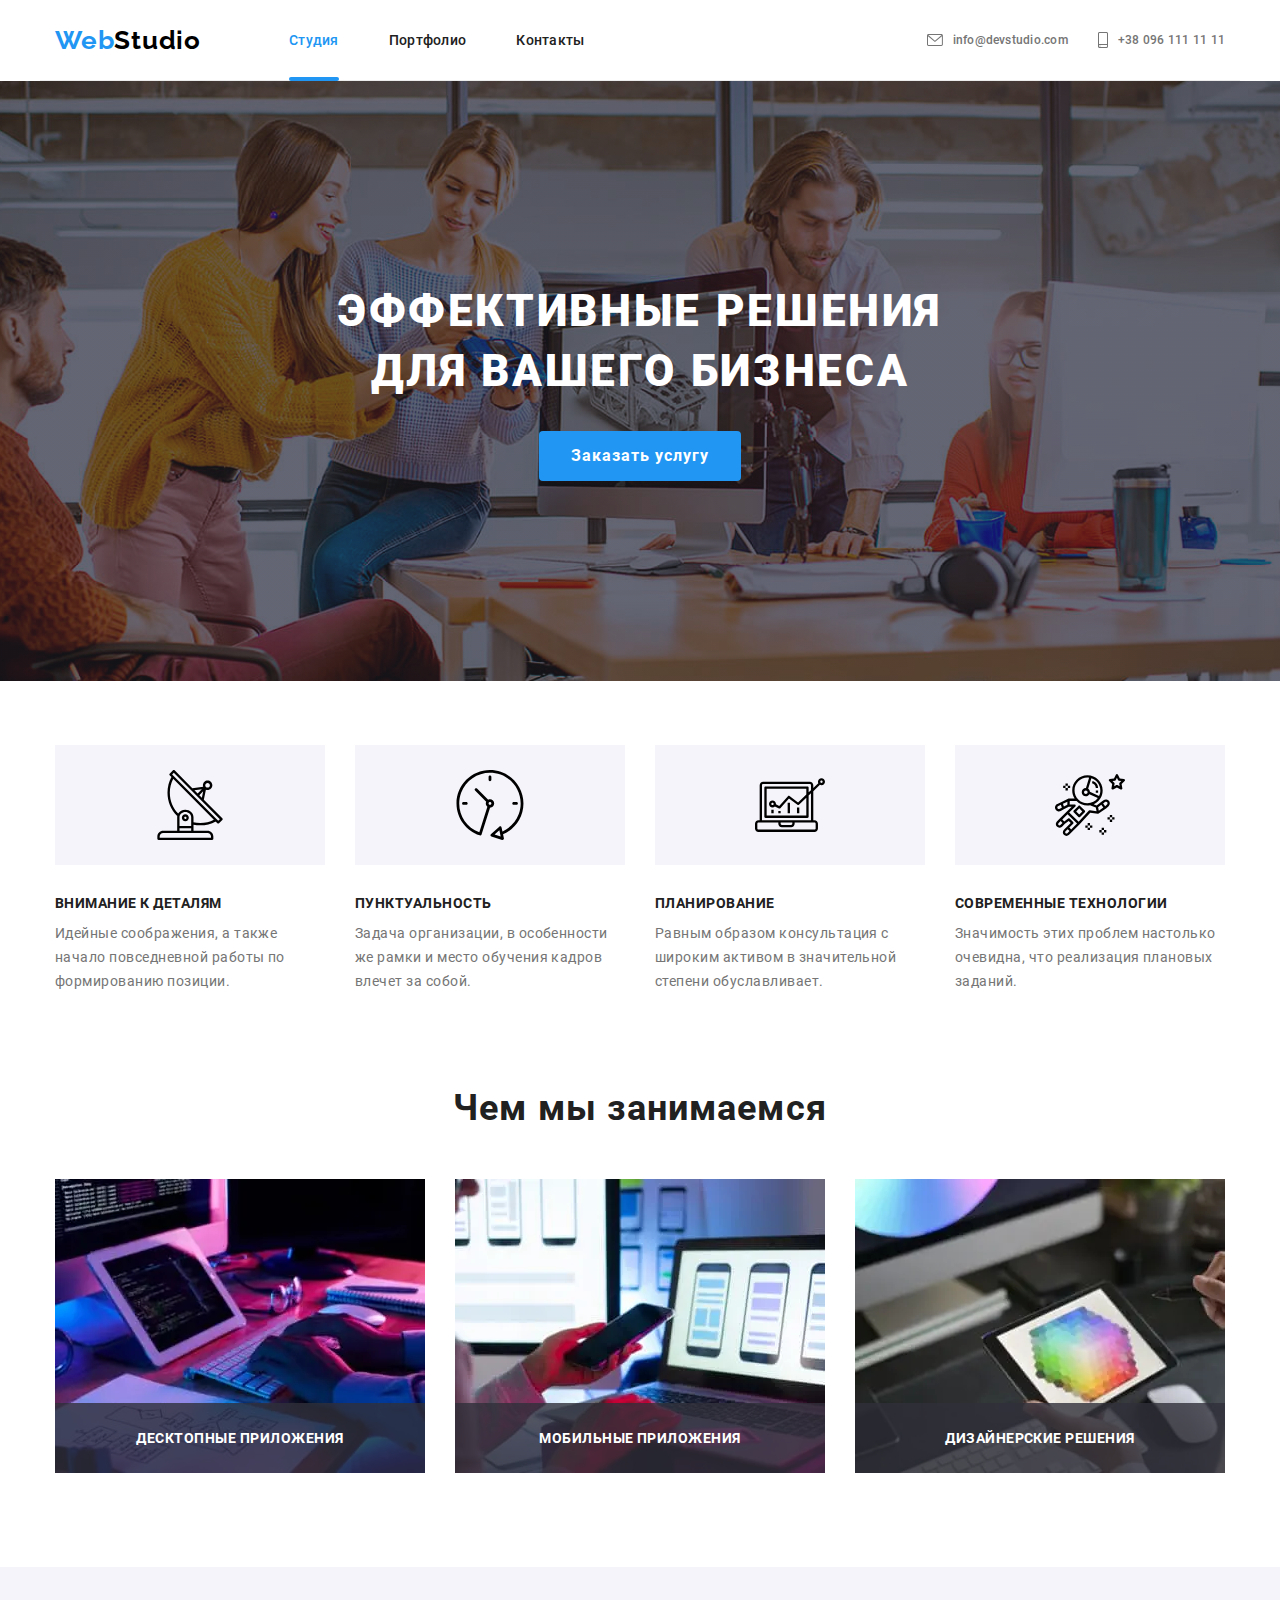
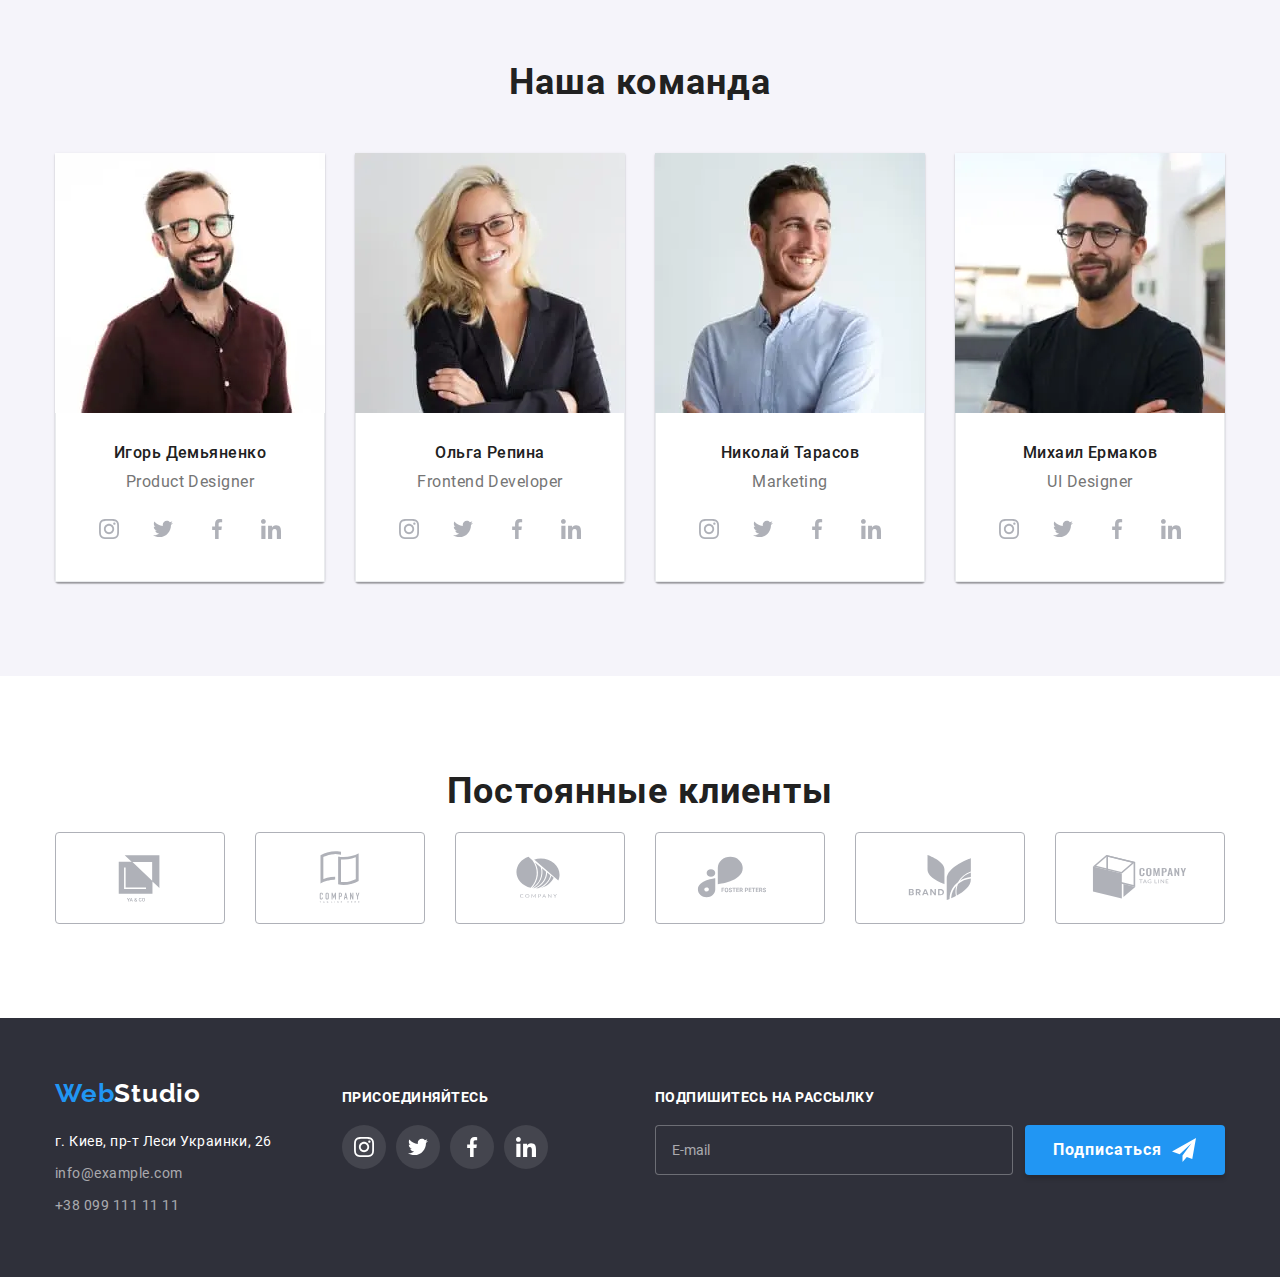
==== commit c03af366: "меняет стили" ====
--- a/index.html
+++ b/index.html
@@ -5,13 +5,13 @@
     <meta http-equiv="X-UA-Compatible" content="IE=edge" />
     <meta name="viewport" content="width=device-width, initial-scale=1.0" />
     <link rel="stylesheet" href="./css/main.min.css" />
-    <title>goit-markup-hw-07</title>
+    <title>goit-markup-hw-08</title>
   </head>
   <body>
     <header class="header">
       <div class="header-container container">
         <nav class="nav">
-          <a href="" class="logo"><span class="logo_accent">Web</span>Studio</a>
+          <a href="" class="logo header__logo"><span class="logo_accent">Web</span>Studio</a>
           <button class="btn__svg" data-menu-open>
             <svg width="40" height="40">
               <use href="./images/icons.svg/symbol-defs.svg#icon-burger"></use>
@@ -54,50 +54,52 @@
         </ul>
       </div>
       <div class="mobile is-open" data-menu>
-        <button class="mobile__btn" data-menu-close>
-          <svg width="40" height="40">
-            <use href="./images/icons.svg/symbol-defs.svg#icon-close"></use>
-          </svg>
-        </button>
-        <ul class="mobile-menu list">
-          <li class="mobile-menu__item">
-            <a href="" class="mobile-menu__link mobile-menu__link_activ"
-              >Студия</a
-            >
-          </li>
-          <li class="mobile-menu__item">
-            <a href="" class="mobile-menu__link">Портфолио</a>
-          </li>
-          <li class="mobile-menu__item">
-            <a href="" class="mobile-menu__link">Контакты</a>
-          </li>
-        </ul>
-        <ul class="mobile-contacts list">
-          <li class="mobile-contacts__item">
-            <a href="tel:+380961111111" class="mobile-contacts__link_accent"
-              >+38 096 111 11 11</a
-            >
-          </li>
-          <li class="mobile-contacts__item">
-            <a href="mailto:info@devstudio.com" class="mobile-contacts__link"
-              >info@devstudio.com</a
-            >
-          </li>
-        </ul>
-        <ul class="mobile-social list">
-          <li class="mobile-social__item">
-            <a href="" class="mobile-social__link">Instagram </a>
-          </li>
-          <li class="mobile-social__item">
-            <a href="" class="mobile-social__link">Twitter</a>
-          </li>
-          <li class="mobile-social__item">
-            <a href="" class="mobile-social__link">Facebook</a>
-          </li>
-          <li class="mobile-social__item">
-            <a href="" class="mobile-social__link">LinkedIn </a>
-          </li>
-        </ul>
+        <div class="mobile__container">
+          <button class="mobile__btn" data-menu-close>
+            <svg width="40" height="40">
+              <use href="./images/icons.svg/symbol-defs.svg#icon-close"></use>
+            </svg>
+          </button>
+          <ul class="mobile-menu list">
+            <li class="mobile-menu__item">
+              <a href="" class="mobile-menu__link mobile-menu__link_activ"
+                >Студия</a
+              >
+            </li>
+            <li class="mobile-menu__item">
+              <a href="./portfolio.html" class="mobile-menu__link">Портфолио</a>
+            </li>
+            <li class="mobile-menu__item">
+              <a href="" class="mobile-menu__link">Контакты</a>
+            </li>
+          </ul>
+          <ul class="mobile-contacts list">
+            <li class="mobile-contacts__item">
+              <a href="tel:+380961111111" class="mobile-contacts__link_accent"
+                >+38 096 111 11 11</a
+              >
+            </li>
+            <li class="mobile-contacts__item">
+              <a href="mailto:info@devstudio.com" class="mobile-contacts__link"
+                >info@devstudio.com</a
+              >
+            </li>
+          </ul>
+          <ul class="mobile-social list">
+            <li class="mobile-social__item">
+              <a href="" class="mobile-social__link">Instagram </a>
+            </li>
+            <li class="mobile-social__item">
+              <a href="" class="mobile-social__link">Twitter</a>
+            </li>
+            <li class="mobile-social__item">
+              <a href="" class="mobile-social__link">Facebook</a>
+            </li>
+            <li class="mobile-social__item">
+              <a href="" class="mobile-social__link">LinkedIn </a>
+            </li>
+          </ul>
+        </div>
       </div>
     </header>
     <main>
@@ -105,7 +107,7 @@
       <section class="hero">
         <div class="hero-container container">
           <h1 class="hero-container__title">
-            Эффективные решения для вашего бизнеса
+            Эффективные решения <br> для вашего бизнеса
           </h1>
           <button type="button" class="hero-btn" data-modal-open>
             Заказать услугу
@@ -866,7 +868,6 @@
             <span class="form-fild__textarea-name">Комментарий</span>
             <textarea
               name="textarea"
-              id=""
               class="form-fild__modal-textarea"
               placeholder="Введите текст"
             ></textarea>
@@ -878,7 +879,7 @@
             class="checkbox-input visually-hidden"
           />
           <label for="checkbox-policy" class="checbox-label">
-            Соглашаюсь с рассылкой и принимаю &nbsp;
+            Соглашаюсь с рассылкой и принимаю&nbsp;
             <a href="" class="checbox-label__link">Условия договора</a>
           </label>
 
--- a/css/main.min.css
+++ b/css/main.min.css
@@ -1 +1 @@
-/*! modern-normalize v1.1.0 | MIT License | https://github.com/sindresorhus/modern-normalize */*,::before,::after{box-sizing:border-box}html{line-height:1.15;-webkit-text-size-adjust:100%;-moz-tab-size:4;tab-size:4}body{margin:0;font-family:system-ui,-apple-system,"Segoe UI",Roboto,Helvetica,Arial,sans-serif,"Apple Color Emoji","Segoe UI Emoji"}hr{height:0;color:inherit}abbr[title]{text-decoration:underline dotted}b,strong{font-weight:bolder}code,kbd,samp,pre{font-family:ui-monospace,SFMono-Regular,Consolas,"Liberation Mono",Menlo,monospace;font-size:1em}small{font-size:80%}sub,sup{font-size:75%;line-height:0;position:relative;vertical-align:baseline}sub{bottom:-0.25em}sup{top:-0.5em}table{text-indent:0;border-color:inherit}button,input,optgroup,select,textarea{font-family:inherit;font-size:100%;line-height:1.15;margin:0}button,select{text-transform:none}button,[type=button],[type=reset],[type=submit]{-webkit-appearance:button}::-moz-focus-inner{border-style:none;padding:0}:-moz-focusring{outline:1px dotted ButtonText}:-moz-ui-invalid{box-shadow:none}legend{padding:0}progress{vertical-align:baseline}::-webkit-inner-spin-button,::-webkit-outer-spin-button{height:auto}[type=search]{-webkit-appearance:textfield;outline-offset:-2px}::-webkit-search-decoration{-webkit-appearance:none}::-webkit-file-upload-button{-webkit-appearance:button;font:inherit}summary{display:list-item}@font-face{font-family:"Roboto";font-style:normal;font-weight:400;src:url("../fonts/roboto-v30-cyrillic-regular.eot");src:local(""),url("../fonts/roboto-v30-cyrillic-regular.eot?#iefix") format("embedded-opentype"),url("../fonts/roboto-v30-cyrillic-regular.woff2") format("woff2"),url("../fonts/roboto-v30-cyrillic-regular.woff") format("woff"),url("../fonts/roboto-v30-cyrillic-regular.ttf") format("truetype"),url("../fonts/roboto-v30-cyrillic-regular.svg#Roboto") format("svg")}@font-face{font-family:"Roboto";font-style:normal;font-weight:500;src:url("../fonts/roboto-v30-cyrillic-500.eot");src:local(""),url("../fonts/roboto-v30-cyrillic-500.eot?#iefix") format("embedded-opentype"),url("../fonts/roboto-v30-cyrillic-500.woff2") format("woff2"),url("../fonts/roboto-v30-cyrillic-500.woff") format("woff"),url("../fonts/roboto-v30-cyrillic-500.ttf") format("truetype"),url("../fonts/roboto-v30-cyrillic-500.svg#Roboto") format("svg")}@font-face{font-family:"Roboto";font-style:normal;font-weight:700;src:url("../fonts/roboto-v30-cyrillic-700.eot");src:local(""),url("../fonts/roboto-v30-cyrillic-700.eot?#iefix") format("embedded-opentype"),url("../fonts/roboto-v30-cyrillic-700.woff2") format("woff2"),url("../fonts/roboto-v30-cyrillic-700.woff") format("woff"),url("../fonts/roboto-v30-cyrillic-700.ttf") format("truetype"),url("../fonts/roboto-v30-cyrillic-700.svg#Roboto") format("svg")}@font-face{font-family:"Roboto";font-style:normal;font-weight:900;src:url("../fonts/roboto-v30-cyrillic-900.eot");src:local(""),url("../fonts/roboto-v30-cyrillic-900.eot?#iefix") format("embedded-opentype"),url("../fonts/roboto-v30-cyrillic-900.woff2") format("woff2"),url("../fonts/roboto-v30-cyrillic-900.woff") format("woff"),url("../fonts/roboto-v30-cyrillic-900.ttf") format("truetype"),url("../fonts/roboto-v30-cyrillic-900.svg#Roboto") format("svg")}@font-face{font-family:"Raleway";font-style:normal;font-weight:700;src:url("../fonts/raleway-v27-latin-700.eot");src:local(""),url("../fonts/raleway-v27-latin-700.eot?#iefix") format("embedded-opentype"),url("../fonts/raleway-v27-latin-700.woff2") format("woff2"),url("../fonts/raleway-v27-latin-700.woff") format("woff"),url("../fonts/raleway-v27-latin-700.ttf") format("truetype"),url("../fonts/raleway-v27-latin-700.svg#Raleway") format("svg")}:root{--primary-text-color: #212121;--title-text-color: #757575;--accent-color: #2196f3;--color-white: #fff;--background-color: #2f303a;--bg-secondcolor: #fff;--timing-function: cubic-bezier(0.4, 0, 0.2, 1)}.visually-hidden{position:absolute;white-space:nowrap;width:1px;height:1px;overflow:hidden;border:0;padding:0;clip:rect(0 0 0 0);clip-path:inset(50%);margin:-1px}body{font-family:"Roboto",sans-serif;color:var(--primary-text-color);background-color:var(--color-white);letter-spacing:.03em}h1,h2,h3,h4,h5,h6,p{margin:0}ul{margin:0;padding:0}a{display:block;text-decoration:none}img{display:block;max-width:100%;height:auto}.list{list-style:none}.container{width:100%;padding-left:15px;padding-right:15px}@media screen and (min-width: 480px){.container{width:480px;margin:0 auto}}@media screen and (min-width: 768px){.container{width:768px}}@media screen and (min-width: 1200px){.container{width:1200px}}.section{padding:60px 0}@media screen and (min-width: 1200px){.section{padding:94px 0}}.backdrop{position:fixed;top:0;left:0;width:100%;height:100%;background:rgba(0,0,0,.2);opacity:1;transition:opacity 250ms var(--timing-function),visibility 250ms var(--timing-function)}.is-hidden{opacity:0;pointer-events:none;visibility:hidden}.backdrop.is-hidden .modal{transform:translate(-50%, -50%) scale(0.5)}.modal{position:absolute;top:50%;left:50%;width:450px;padding:40px;background:#fff;box-shadow:0px 1px 3px rgba(0,0,0,.12),0px 1px 1px rgba(0,0,0,.14),0px 2px 1px rgba(0,0,0,.2);border-radius:4px;transform:translate(-50%, -50%) scale(1);transition:transform 250ms var(--timing-function)}.modal-btn{position:absolute;display:flex;justify-content:center;align-items:center;top:8px;right:8px;width:30px;height:30px;border-radius:50%;background:#fff;border:1px solid rgba(0,0,0,.1);cursor:pointer}.modal-btn:hover{fill:var(--accent-color)}.footer{background-color:#2f303a;padding-top:60px;padding-bottom:60px}.footer-box{text-align:center}@media screen and (min-width: 768px)and (max-width: 1199px){.footer-box{display:flex;flex-wrap:wrap;justify-content:space-around}}@media screen and (min-width: 1200px){.footer-box{display:flex;text-align:start;align-items:baseline}}.address{margin-top:20px}@media screen and (min-width: 1200px){.footer-container{margin-right:70px}}.footer-list{font-style:normal}.footer-list__item:not(:last-child){margin-bottom:8px}.footer-list__address{font-size:14px;font-weight:400;line-height:1.7142857143;color:var(--color-white)}@media screen and (min-width: 1200px){.footer-form{margin-left:auto}}@media screen and (min-width: 480px)and (max-width: 1199px){.footer-container,.footer-boxsocial{margin-bottom:60px}}.footer-list__link{font-size:14px;font-weight:400;line-height:1.7142857143;color:rgba(255,255,255,.6);transition:color 250ms var(--timing-function)}.footer-list__link:hover,.footer-list__link:focus{color:var(--accent-color)}@media screen and (min-width: 1200px){.forma{display:flex}}.footer-boxsocial__title,.footer-form__title{font-size:14px;font-weight:700;line-height:1.1428571429;text-transform:uppercase;color:var(--color-white);margin-bottom:20px}.footer-social{display:flex;justify-content:center}.footer-social__item{margin-right:10px}.footer-social__link{display:flex;justify-content:center;align-items:center;width:44px;height:44px;background-color:#44454e;border-radius:50%;fill:var(--color-white);transition:background-color 250ms var(--timing-function)}.footer-social__link:hover,.footer-social__link:focus{background-color:var(--accent-color)}.form__input{width:100%;height:50px;padding-left:16px;border:1px solid rgba(255,255,255,.3);background:#2f303a;border-radius:4px;margin-right:12px;color:var(--color-white)}.form__input::placeholder{font-size:14px;font-weight:400;line-height:1.4285714286;color:rgba(255,255,255,.6)}@media screen and (min-width: 1200px){.form__input{width:358px}}.btn{display:inline-flex;align-items:center;min-width:200px;padding:10px 28px;font-size:16px;font-weight:700;line-height:1.875;letter-spacing:.06em;color:var(--color-white);background:var(--accent-color);box-shadow:0px 4px 4px rgba(0,0,0,.15);border-radius:4px;border:none;cursor:pointer}@media screen and (max-width: 1199px){.btn{margin-top:20px}}.btn-svg{fill:var(--color-white);margin-left:10px}.header{background-color:var(--bg-secondcolor)}.header-container{border-bottom:1px solid #ececec;display:flex;align-items:center}.logo{font-family:"Raleway",sans-serif;font-size:24px;font-weight:700;line-height:1.1666666667;color:#000;letter-spacing:.03em}@media screen and (min-width: 1200px){.logo{font-size:26px;font-weight:700;line-height:1.1923076923}}.logo_accent{color:var(--accent-color)}.logo__color{color:var(--color-white)}.nav{width:100%;display:flex;align-items:center}.menu{display:flex;align-items:center;margin-left:88px}@media screen and (max-width: 767px){.menu{display:none}}.menu__item:not(:last-child){margin-right:50px}.menu__link{padding:32px 0;position:relative;font-size:14px;font-weight:500;line-height:1.1428571429;letter-spacing:.02em;color:var(--primary-text-color);transition:color 250ms var(--timing-function)}.menu__link:hover,.menu__link:focus{color:var(--accent-color)}.menu__link_activ{color:var(--accent-color)}.menu__link_activ::after{position:absolute;content:"";left:0;bottom:-1px;width:100%;height:4px;border-radius:2px;background-color:var(--accent-color)}.btn__svg{margin-left:auto;border:none;background-color:rgba(0,0,0,0)}.btn__svg:hover,.btn__svg:focus{fill:var(--accent-color)}@media screen and (min-width: 768px){.btn__svg{display:none}}.mobile{display:flex;flex-direction:column;position:absolute;top:0;left:0;width:100%;height:100%;padding:48px 40px;background-color:var(--bg-secondcolor)}@media screen and (min-width: 767px){.mobile{display:none}}.mobile__btn{position:absolute;top:10px;right:15px;border:none;background-color:rgba(0,0,0,0)}.mobile__btn:hover,.mobile__btn:focus{fill:var(--accent-color)}.mobile-menu__item:not(:last-child),.mobile-contacts__item:not(:last-child){margin-bottom:32px}.mobile-contacts{margin-top:auto}.mobile-menu__link{font-size:40px;font-weight:500;line-height:1.175;letter-spacing:.02em;color:var(--primary-title-text)}.mobile-menu__link:hover,.mobile-menu__link:focus{color:var(--accent-color)}.mobile-menu__link_activ{color:var(--accent-color)}.mobile-contacts__link_accent{font-size:34px;font-weight:500;line-height:1.1764705882;letter-spacing:.02em;color:var(--accent-color)}.mobile-contacts__link{font-size:24px;font-weight:500;line-height:1.1666666667;letter-spacing:.02em;color:var(--title-text-color)}.mobile-social{display:flex;align-items:center;flex-wrap:wrap;margin-top:64px}.mobile-social__item{position:relative}.mobile-social__item:not(:last-child){margin-right:20px}.mobile-social__item:not(:last-child)::after{display:block;position:absolute;content:"";width:1px;height:100%;top:0;right:-10px;background-color:rgba(33,33,33,.2)}.mobile-social__link{font-size:18px;font-weight:500;line-height:1.2222222222;letter-spacing:.02em;color:var(--accent-color)}.is-open{opacity:0;visibility:hidden;pointer-events:none}@media screen and (max-width: 767px){.contacts{display:none}}@media screen and (min-width: 1200px){.contacts{width:100%;display:flex;justify-content:flex-end;align-items:center}}@media screen and (max-width: 1199px){.contacts__item:not(:last-child){margin-bottom:10px}}@media screen and (min-width: 1200px){.contacts__item:not(:last-child){margin-right:30px}}.contacts__link{display:flex;align-items:center;font-size:12px;font-weight:500;line-height:1.1666666667;letter-spacing:.02em;color:var(--title-text-color);fill:currentColor;transition:color 250ms var(--timing-function)}.contacts__link:hover,.contacts__link:focus{color:var(--accent-color)}.contacts__icon{margin-right:10px}.section__title{font-size:28px;font-weight:700;line-height:1.1785714286;color:var(--primary-text-color);text-align:center;letter-spacing:.03em;margin-bottom:30px}@media screen and (min-width: 1200px){.section__title{font-size:36px;font-weight:700;line-height:1.1666666667;margin-bottom:50px}}.form-modal-btn{align-self:center;width:200px;height:50px;background:var(--accent-color);box-shadow:0px 4px 4px rgba(0,0,0,.15);border-radius:4px;border:none;cursor:pointer;font-size:16px;font-weight:700;line-height:1.875;letter-spacing:.06em;color:var(--color-white);transition:background-color 250ms var(--timing-function)}.form-modal-btn:hover{background-color:#188ce8}.checbox-label{display:inline-flex;align-items:center;justify-content:center;font-size:14px;line-height:1.71;color:var(--title-text-color);margin-bottom:30px;cursor:pointer}.checbox-label::before{display:block;content:"";border:2px solid var(--primary-text-color);border-radius:2px;width:16px;height:15px;margin-right:5px;transition:background-image 250ms --timing-function}.checkbox-input:checked+.checbox-label::before{background-image:url(../images/icon\ check.svg);background-position:center;background-size:cover;border-color:var(--accent-color)}.checkbox-input:focus+.checbox-label::before{border-color:var(--accent-color)}.checbox-label__link{color:var(--accent-color);text-decoration:underline}.form{display:flex;flex-direction:column}.form__title{font-size:20px;font-weight:700;line-height:1.15;color:var(--primary-text-color);margin-bottom:30px}.form-fild{margin-bottom:28px}.form-fild__label{font-size:12px;font-weight:400;line-height:1.1666666667;color:var(--title-text-color);margin-bottom:4px}.wrapper-input{position:relative}.wrapper-input:focus-within{fill:var(--accent-color)}.wrapper-input__input{width:100%;height:40px;border:1px solid rgba(33,33,33,.2);border-radius:4px;padding-left:42px;outline:none}.wrapper-input__input:focus{border-color:var(--accent-color)}.wrapper-input__icon{position:absolute;top:50%;left:12px;transform:translateY(-50%)}.form-fild__modal-textarea{display:block;width:100%;height:120px;border:1px solid rgba(33,33,33,.2);border-radius:4px;padding:12px 16px;resize:none;transition:border-color 250ms var(--timing-function)}.form-fild__modal-textarea:focus{border-color:var(--accent-color);outline:none}.form-fild__modal-textarea::placeholder{font-size:12px;font-weight:400;line-height:1.1666666667;letter-spacing:.01em;color:rgba(117,117,117,.5)}.form-fild__textarea-name{display:block;font-size:12px;font-weight:400;line-height:1.1666666667;letter-spacing:.01em;color:var(--title-text-color);margin-bottom:4px}.client{background-color:var(--bg-secondcolor)}.client-list{display:flex;flex-wrap:wrap}@media screen and (min-width: 480px)and (max-width: 1199px){.client-list{margin-top:-30px;margin-left:-30px}}.client-list__item{height:92px}@media screen and (min-width: 480px)and (max-width: 767px){.client-list__item{width:calc((100% - 60px)/2);margin-top:30px;margin-left:30px}}@media screen and (min-width: 768px)and (max-width: 1199px){.client-list__item{width:calc((100% - 90px)/3);margin-top:30px;margin-left:30px}}@media screen and (min-width: 1200px){.client-list__item{width:calc((100% - 150px)/6)}.client-list__item:not(:last-child){margin-right:30px}}.client-list__link{display:flex;justify-content:center;align-items:center;width:100%;height:100%;border:1px solid #afb1b8;border-radius:4px;fill:#afb1b8;transition:border-color 250ms var(--timing-function),fill 250ms var(--timing-function)}.client-list__link:hover,.client-list__link:focus{border-color:var(--accent-color);fill:var(--accent-color)}.feature{background-color:var(--bg-secondcolor)}@media screen and (min-width: 768px)and (max-width: 1199px){.feature-list{display:flex;justify-content:center;flex-wrap:wrap;margin-top:-30px;margin-left:-30px}}@media screen and (max-width: 767px){.feature-list__item{margin-bottom:30px}}@media screen and (min-width: 768px){.feature-list__item{width:calc((100% - 60px)/2);margin-top:30px;margin-left:30px}}@media screen and (min-width: 1200px){.feature-list__item{width:calc((100% - 90px)/4);margin-top:0;margin-left:0}.feature-list__item:not(:last-child){margin-right:30px}}.feature-list__icon{display:flex;justify-content:center;align-items:center;background:#f5f4fa;width:100%;height:120px;margin-bottom:30px}.feature-list__title{font-size:14px;font-weight:700;line-height:1.1428571429;text-transform:uppercase;color:var(--primary-text-color);margin-bottom:10px;text-align:center}@media screen and (min-width: 768px){.feature-list__title{text-align:start}}.feature-list__text{font-size:14px;font-weight:400;line-height:1.7142857143;color:var(--title-text-color)}.hero{max-width:480px;margin-left:auto;margin-right:auto;background-color:#c4c4c4;background-image:linear-gradient(rgba(47, 48, 58, 0.4), rgba(47, 48, 58, 0.4)),url(../../../images/hero/hero-mobile.jpg);background-position:center;background-repeat:no-repeat;background-size:cover;padding-top:118px;padding-bottom:118px}@media(min-device-pixel-ratio: 2),(min-resolution: 192dpi),(min-resolution: 2dppx){.hero{background-image:url(../images/hero/hero-mobile@2x.jpg)}}@media screen and (min-width: 768px){.hero{max-width:768px;background-image:linear-gradient(rgba(47, 48, 58, 0.4), rgba(47, 48, 58, 0.4)),url(../images/hero/hero-tablet.jpg)}}@media screen and (min-width: 768px)and (min-device-pixel-ratio: 2),screen and (min-width: 768px)and (min-resolution: 192dpi),screen and (min-width: 768px)and (min-resolution: 2dppx){.hero{background-image:url(../images/hero/hero-tablet@2x.jpg)}}@media screen and (min-width: 1200px){.hero{max-width:1600px;background-image:linear-gradient(rgba(47, 48, 58, 0.4), rgba(47, 48, 58, 0.4)),url(../images/hero/hero-desktop.jpg);padding-top:200px;padding-bottom:200px}}@media screen and (min-width: 1200px)and (min-device-pixel-ratio: 2),screen and (min-width: 1200px)and (min-resolution: 192dpi),screen and (min-width: 1200px)and (min-resolution: 2dppx){.hero{background-image:url(../images/hero/hero-desktop@2x.jpg)}}.hero-container__title{width:360px;font-size:26px;font-weight:900;line-height:1.6153846154;letter-spacing:.06em;color:var(--color-white);text-transform:uppercase;text-align:center;margin:0 auto 30px}@media screen and (min-width: 1200px){.hero-container__title{width:696px;font-size:44px;font-weight:900;line-height:1.3636363636}}.hero-btn{display:block;margin:0 auto;padding:10px 32px;font-size:16px;font-weight:700;line-height:1.875;letter-spacing:.06em;border:none;background-color:var(--accent-color);color:var(--color-white);border-radius:4px;cursor:pointer;transition:background-color 250ms var(--timing-function)}.hero-btn:hover,.hero-btn:focus{background-color:#188ce8}.team{background-color:#f5f4fa}@media screen and (min-width: 768px){.team-list{display:flex;justify-content:center;flex-wrap:wrap}}@media screen and (min-width: 768px)and (max-width: 1199px){.team-list{margin-top:-30px;margin-left:-30px}}.team-list__item{background-color:var(--bg-secondcolor);box-shadow:0px 1px 3px rgba(0,0,0,.12),0px 1px 1px rgba(0,0,0,.14),0px 2px 1px rgba(0,0,0,.2);border-radius:0px 0px 4px 4px}@media screen and (max-width: 767px){.team-list__item:not(:last-child){margin-bottom:30px}}@media screen and (min-width: 768px)and (max-width: 1199px){.team-list__item{width:calc((100% - 60px)/2);margin-top:30px;margin-left:30px}}@media screen and (min-width: 1200px){.team-list__item{width:calc((100% - 90px)/4)}.team-list__item:not(:last-child){margin-right:30px}}.team-subitem{padding-top:30px;padding-bottom:24px;border-right:1px solid #e9ebed;border-left:1px solid #e9ebed;border-bottom:1px solid #e9ebed;text-align:center}@media screen and (min-width: 1200px){.team-subitem{padding-bottom:30px}}.team-subitem__title{font-size:16px;font-weight:500;line-height:1.1875;color:var(--primary-text-color);margin-bottom:10px}.team-subitem__text{font-size:16px;font-weight:400;line-height:1.1875;color:var(--title-text-color);margin-bottom:16px}.social-link{display:flex;justify-content:center}.social-link__item:not(:last-child){margin-right:10px}.social-link__icon{display:flex;justify-content:center;align-items:center;fill:#afb1b8}@media screen and (min-width: 1200px){.social-link__icon{width:44px;height:44px;border-radius:50%;transition:background-color 250ms var(--timing-function),fill 250ms var(--timing-function)}.social-link__icon:hover,.social-link__icon:focus{background-color:var(--accent-color);fill:var(--color-white)}}.working{padding-top:0}@media screen and (max-width: 1199px){.working{display:none}}.working-list{display:flex}.working-list__item{position:relative;width:calc((100% - 60px)/3)}.working-list__item:not(:last-child){margin-right:30px}.working-list__text{position:absolute;display:flex;justify-content:center;align-items:center;bottom:0;width:100%;height:70px;font-size:14px;font-weight:700;line-height:1.1428571429;text-transform:uppercase;color:var(--color-white);background:rgba(47,48,58,.8)}.filter-list{margin-bottom:40px;display:flex;flex-wrap:wrap;height:91px}@media screen and (min-width: 768px){.filter-list{justify-content:center;margin-bottom:14px}}@media screen and (min-width: 1200px){.filter-list{margin-bottom:34px}}.filter-list__item:not(:last-child){margin-right:8px}.filter-list__btn{font-size:16px;font-weight:500;line-height:1.625;padding:6px 22px;border:none;border-radius:4px;cursor:pointer;transition:background-color 250ms var(--timing-function),color 250ms var(--timing-function),box-shadow 250ms var(--timing-function)}.filter-list__btn:hover,.filter-list__btn:focus{background-color:var(--accent-color);color:var(--color-white);box-shadow:0px 3px 1px rgba(0,0,0,.1),0px 1px 2px rgba(0,0,0,.08),0px 2px 2px rgba(0,0,0,.12)}@media screen and (min-width: 768px){.project-list{display:flex;flex-wrap:wrap;margin-top:-30px;margin-left:-30px}}@media screen and (min-width: 480px)and (max-width: 767px){.project-list__item:not(:last-child){margin-bottom:30px}}@media screen and (min-width: 768px){.project-list__item{width:calc((100% - 60px)/2);margin-top:30px;margin-left:30px}}@media screen and (min-width: 1200px){.project-list__item{width:calc((100% - 90px)/3);margin-top:30px;margin-left:30px}}.project-link{transition:box-shadow 250ms var(--timing-function)}.project-link:hover,.project-link:focus{box-shadow:0px 1px 1px rgba(0,0,0,.12),0px 4px 4px rgba(0,0,0,.06),1px 4px 6px rgba(0,0,0,.16)}.project-link__img{position:relative;overflow:hidden}.project-link__text{position:absolute;top:0;left:0;width:100%;height:100%;font-size:18px;font-weight:400;line-height:1.5555555556;color:var(--color-white);padding:63px 24px;background:rgba(33,150,243,.9);overflow:auto;transform:translateY(100%);transition:transform 250ms var(--timing-function)}.project-link:hover .project-link__text,.project-link:focus .project-link__text{transform:translateY(0)}.project-subitem{padding:20px 24px;border-right:1px solid #eee;border-left:1px solid #eee;border-bottom:1px solid #eee}.project-subitem__title{font-size:18px;font-weight:700;line-height:2;letter-spacing:.06em;color:var(--primary-text-color);margin-bottom:4px}.project-subitem__text{font-size:16px;font-weight:400;line-height:1.875;color:var(--title-text-color)}/*# sourceMappingURL=main.min.css.map */+/*! modern-normalize v1.1.0 | MIT License | https://github.com/sindresorhus/modern-normalize */*,::before,::after{box-sizing:border-box}html{line-height:1.15;-webkit-text-size-adjust:100%;-moz-tab-size:4;tab-size:4}body{margin:0;font-family:system-ui,-apple-system,"Segoe UI",Roboto,Helvetica,Arial,sans-serif,"Apple Color Emoji","Segoe UI Emoji"}hr{height:0;color:inherit}abbr[title]{text-decoration:underline dotted}b,strong{font-weight:bolder}code,kbd,samp,pre{font-family:ui-monospace,SFMono-Regular,Consolas,"Liberation Mono",Menlo,monospace;font-size:1em}small{font-size:80%}sub,sup{font-size:75%;line-height:0;position:relative;vertical-align:baseline}sub{bottom:-0.25em}sup{top:-0.5em}table{text-indent:0;border-color:inherit}button,input,optgroup,select,textarea{font-family:inherit;font-size:100%;line-height:1.15;margin:0}button,select{text-transform:none}button,[type=button],[type=reset],[type=submit]{-webkit-appearance:button}::-moz-focus-inner{border-style:none;padding:0}:-moz-focusring{outline:1px dotted ButtonText}:-moz-ui-invalid{box-shadow:none}legend{padding:0}progress{vertical-align:baseline}::-webkit-inner-spin-button,::-webkit-outer-spin-button{height:auto}[type=search]{-webkit-appearance:textfield;outline-offset:-2px}::-webkit-search-decoration{-webkit-appearance:none}::-webkit-file-upload-button{-webkit-appearance:button;font:inherit}summary{display:list-item}@font-face{font-family:"Roboto";font-style:normal;font-weight:400;src:url("../fonts/roboto-v30-cyrillic-regular.eot");src:local(""),url("../fonts/roboto-v30-cyrillic-regular.eot?#iefix") format("embedded-opentype"),url("../fonts/roboto-v30-cyrillic-regular.woff2") format("woff2"),url("../fonts/roboto-v30-cyrillic-regular.woff") format("woff"),url("../fonts/roboto-v30-cyrillic-regular.ttf") format("truetype"),url("../fonts/roboto-v30-cyrillic-regular.svg#Roboto") format("svg")}@font-face{font-family:"Roboto";font-style:normal;font-weight:500;src:url("../fonts/roboto-v30-cyrillic-500.eot");src:local(""),url("../fonts/roboto-v30-cyrillic-500.eot?#iefix") format("embedded-opentype"),url("../fonts/roboto-v30-cyrillic-500.woff2") format("woff2"),url("../fonts/roboto-v30-cyrillic-500.woff") format("woff"),url("../fonts/roboto-v30-cyrillic-500.ttf") format("truetype"),url("../fonts/roboto-v30-cyrillic-500.svg#Roboto") format("svg")}@font-face{font-family:"Roboto";font-style:normal;font-weight:700;src:url("../fonts/roboto-v30-cyrillic-700.eot");src:local(""),url("../fonts/roboto-v30-cyrillic-700.eot?#iefix") format("embedded-opentype"),url("../fonts/roboto-v30-cyrillic-700.woff2") format("woff2"),url("../fonts/roboto-v30-cyrillic-700.woff") format("woff"),url("../fonts/roboto-v30-cyrillic-700.ttf") format("truetype"),url("../fonts/roboto-v30-cyrillic-700.svg#Roboto") format("svg")}@font-face{font-family:"Roboto";font-style:normal;font-weight:900;src:url("../fonts/roboto-v30-cyrillic-900.eot");src:local(""),url("../fonts/roboto-v30-cyrillic-900.eot?#iefix") format("embedded-opentype"),url("../fonts/roboto-v30-cyrillic-900.woff2") format("woff2"),url("../fonts/roboto-v30-cyrillic-900.woff") format("woff"),url("../fonts/roboto-v30-cyrillic-900.ttf") format("truetype"),url("../fonts/roboto-v30-cyrillic-900.svg#Roboto") format("svg")}@font-face{font-family:"Raleway";font-style:normal;font-weight:700;src:url("../fonts/raleway-v27-latin-700.eot");src:local(""),url("../fonts/raleway-v27-latin-700.eot?#iefix") format("embedded-opentype"),url("../fonts/raleway-v27-latin-700.woff2") format("woff2"),url("../fonts/raleway-v27-latin-700.woff") format("woff"),url("../fonts/raleway-v27-latin-700.ttf") format("truetype"),url("../fonts/raleway-v27-latin-700.svg#Raleway") format("svg")}:root{--primary-text-color: #212121;--title-text-color: #757575;--accent-color: #2196f3;--color-white: #fff;--background-color: #2f303a;--bg-secondcolor: #fff;--timing-function: cubic-bezier(0.4, 0, 0.2, 1)}.visually-hidden{position:absolute;white-space:nowrap;width:1px;height:1px;overflow:hidden;border:0;padding:0;clip:rect(0 0 0 0);clip-path:inset(50%);margin:-1px}body{font-family:"Roboto",sans-serif;color:var(--primary-text-color);background-color:var(--color-white);letter-spacing:.03em}h1,h2,h3,h4,h5,h6,p{margin:0}ul{margin:0;padding:0}a{display:block;text-decoration:none}img{display:block;max-width:100%;height:auto}button{padding:0}.list{list-style:none}.container{width:100%;padding-left:15px;padding-right:15px}@media screen and (min-width: 480px){.container{width:480px;margin:0 auto}}@media screen and (min-width: 768px){.container{width:768px}}@media screen and (min-width: 1200px){.container{width:1200px}}.section{padding:60px 0}@media screen and (min-width: 1200px){.section{padding:94px 0}}.backdrop{position:fixed;top:0;left:0;width:100%;height:100%;background:rgba(0,0,0,.2);opacity:1;transition:opacity 250ms var(--timing-function),visibility 250ms var(--timing-function)}.is-hidden{opacity:0;pointer-events:none;visibility:hidden}.backdrop.is-hidden .modal{transform:translate(-50%, -50%) scale(0.5)}.modal{position:absolute;top:50%;left:50%;overflow-y:auto;width:100%;max-width:450px;max-height:609px;height:100%;padding:40px;background:#fff;box-shadow:0px 1px 3px rgba(0,0,0,.12),0px 1px 1px rgba(0,0,0,.14),0px 2px 1px rgba(0,0,0,.2);border-radius:4px;transform:translate(-50%, -50%) scale(1);transition:transform 250ms var(--timing-function)}@media screen and (min-width: 1200px){.modal{max-width:528px;max-height:581px}}.modal-btn{position:absolute;display:flex;justify-content:center;align-items:center;top:8px;right:8px;width:30px;height:30px;border-radius:50%;background:#fff;border:1px solid rgba(0,0,0,.1);cursor:pointer}.modal-btn:hover{fill:var(--accent-color)}.overflow{overflow:hidden}.footer{background-color:#2f303a;padding-top:60px;padding-bottom:60px}.footer-box{text-align:center}@media screen and (min-width: 768px)and (max-width: 1199px){.footer-box{display:flex;flex-wrap:wrap;justify-content:space-around}}@media screen and (min-width: 1200px){.footer-box{display:flex;text-align:start;align-items:baseline}}.address{margin-top:20px}@media screen and (min-width: 1200px){.footer-container{margin-right:70px}}.footer-list{font-style:normal}.footer-list__item:not(:last-child){margin-bottom:8px}.footer-list__address{font-size:14px;font-weight:400;line-height:1.7142857143;color:var(--color-white)}@media screen and (min-width: 1200px){.footer-form{margin-left:auto}}@media screen and (max-width: 1199px){.footer-container,.footer-boxsocial{margin-bottom:60px}}.footer-list__link{font-size:14px;font-weight:400;line-height:1.7142857143;color:rgba(255,255,255,.6);transition:color 250ms var(--timing-function)}.footer-list__link:hover,.footer-list__link:focus{color:var(--accent-color)}@media screen and (min-width: 1200px){.forma{display:flex}}.footer-boxsocial__title,.footer-form__title{font-size:14px;font-weight:700;line-height:1.1428571429;text-transform:uppercase;color:var(--color-white);margin-bottom:20px}.footer-social{display:flex;justify-content:center}.footer-social__item{margin-right:10px}.footer-social__link{display:flex;justify-content:center;align-items:center;width:44px;height:44px;background-color:#44454e;border-radius:50%;fill:var(--color-white);transition:background-color 250ms var(--timing-function)}.footer-social__link:hover,.footer-social__link:focus{background-color:var(--accent-color)}.form__input{width:100%;height:50px;padding-left:16px;border:1px solid rgba(255,255,255,.3);background:#2f303a;border-radius:4px;margin-right:12px;color:var(--color-white)}.form__input::placeholder{font-size:14px;font-weight:400;line-height:1.4285714286;color:rgba(255,255,255,.6)}@media screen and (min-width: 1200px){.form__input{width:358px}}.btn{display:inline-flex;align-items:center;min-width:200px;padding:10px 28px;font-size:16px;font-weight:700;line-height:1.875;letter-spacing:.06em;color:var(--color-white);background:var(--accent-color);box-shadow:0px 4px 4px rgba(0,0,0,.15);border-radius:4px;border:none;cursor:pointer}@media screen and (max-width: 1199px){.btn{margin-top:20px}}.btn-svg{fill:var(--color-white);margin-left:10px}.header{background-color:var(--bg-secondcolor)}.header-container{border-bottom:1px solid #ececec;display:flex;align-items:center}.logo{font-family:"Raleway",sans-serif;font-size:24px;font-weight:700;line-height:1.1666666667;color:#000;letter-spacing:.03em}@media screen and (min-width: 1200px){.logo{font-size:26px;font-weight:700;line-height:1.1923076923}}.header__logo{padding:16px 0}.logo_accent{color:var(--accent-color)}.logo__color{color:var(--color-white)}.nav{width:100%;display:flex;align-items:center}.menu{display:flex;align-items:center;margin-left:88px}@media screen and (max-width: 767px){.menu{display:none}}.menu__item:not(:last-child){margin-right:50px}.menu__link{padding:32px 0;position:relative;font-size:14px;font-weight:500;line-height:1.1428571429;letter-spacing:.02em;color:var(--primary-text-color);transition:color 250ms var(--timing-function)}.menu__link:hover,.menu__link:focus{color:var(--accent-color)}.menu__link_activ{color:var(--accent-color)}.menu__link_activ::after{position:absolute;content:"";left:0;bottom:-1px;width:100%;height:4px;border-radius:2px;background-color:var(--accent-color)}.btn__svg{margin-left:auto;padding:0;height:40px;border:none;background-color:rgba(0,0,0,0)}.btn__svg:hover,.btn__svg:focus{fill:var(--accent-color)}@media screen and (min-width: 768px){.btn__svg{display:none}}.mobile{position:absolute;top:0;left:0;width:100%;height:100%;background-color:var(--bg-secondcolor);z-index:100}@media screen and (min-width: 768px){.mobile{display:none}}.mobile__container{position:relative;display:flex;flex-direction:column;max-width:450px;height:100%;margin:0 auto;padding:40px}.mobile__btn{position:absolute;top:10px;right:15px;border:none;background-color:rgba(0,0,0,0);padding:0;height:40px}.mobile__btn:hover,.mobile__btn:focus{fill:var(--accent-color)}.mobile-menu__item:not(:last-child),.mobile-contacts__item:not(:last-child){margin-bottom:32px}.mobile-contacts{margin-top:auto}.mobile-menu__link{font-size:40px;font-weight:500;line-height:1.175;letter-spacing:.02em;color:var(--primary-title-text)}.mobile-menu__link:hover,.mobile-menu__link:focus{color:var(--accent-color)}.mobile-menu__link_activ{color:var(--accent-color)}.mobile-contacts__link_accent{font-size:34px;font-weight:500;line-height:1.1764705882;letter-spacing:.02em;color:var(--accent-color)}.mobile-contacts__link{font-size:24px;font-weight:500;line-height:1.1666666667;letter-spacing:.02em;color:var(--title-text-color)}.mobile-social{display:flex;align-items:center;flex-wrap:wrap;margin-top:64px}.mobile-social__item{position:relative}.mobile-social__item:not(:last-child){margin-right:20px}.mobile-social__item:not(:last-child)::after{display:block;position:absolute;content:"";width:1px;height:100%;top:0;right:-10px;background-color:rgba(33,33,33,.2)}.mobile-social__link{font-size:18px;font-weight:500;line-height:1.2222222222;letter-spacing:.02em;color:var(--accent-color)}.is-open{opacity:0;visibility:hidden;pointer-events:none}@media screen and (max-width: 767px){.contacts{display:none}}@media screen and (min-width: 1200px){.contacts{width:100%;display:flex;justify-content:flex-end;align-items:center}}@media screen and (max-width: 1199px){.contacts__item:not(:last-child){margin-bottom:10px}}@media screen and (min-width: 1200px){.contacts__item:not(:last-child){margin-right:30px}}.contacts__link{display:flex;align-items:center;font-size:12px;font-weight:500;line-height:1.1666666667;letter-spacing:.02em;color:var(--title-text-color);fill:currentColor;transition:color 250ms var(--timing-function)}.contacts__link:hover,.contacts__link:focus{color:var(--accent-color)}.contacts__icon{margin-right:10px}.section__title{font-size:28px;font-weight:700;line-height:1.1785714286;color:var(--primary-text-color);text-align:center;letter-spacing:.03em;margin-bottom:30px}@media screen and (min-width: 1200px){.section__title{font-size:36px;font-weight:700;line-height:1.1666666667;margin-bottom:50px}}.form-modal-btn{align-self:center;width:200px;height:50px;background:var(--accent-color);box-shadow:0px 4px 4px rgba(0,0,0,.15);border-radius:4px;border:none;cursor:pointer;font-size:16px;font-weight:700;line-height:1.875;letter-spacing:.06em;color:var(--color-white);transition:background-color 250ms var(--timing-function)}.form-modal-btn:hover{background-color:#188ce8}.checbox-label{display:inline-flex;align-items:center;justify-content:center;font-size:12px;font-weight:400;line-height:1.1666666667;color:var(--title-text-color);margin-bottom:30px;cursor:pointer}@media screen and (min-width: 1200px){.checbox-label{font-size:14px;font-weight:400;line-height:1.7142857143}}.checbox-label::before{display:block;content:"";border:2px solid var(--primary-text-color);border-radius:2px;width:16px;height:15px;margin-right:5px;transition:background-image 250ms --timing-function}.checkbox-input:checked+.checbox-label::before{border:none;background-image:url(../images/icon\ check.svg);background-repeat:no-repeat;background-position:center;background-size:contain;border-color:var(--accent-color)}.checkbox-input:focus+.checbox-label::before{border-color:var(--accent-color)}.checbox-label__link{color:var(--accent-color);text-decoration:underline}.form{display:flex;flex-direction:column}.form__title{font-size:20px;font-weight:700;line-height:1.15;color:var(--primary-text-color);margin-bottom:12px;text-align:center}.form-fild{margin-bottom:10px}.form-fild__label{display:block;font-size:12px;font-weight:400;line-height:1.1666666667;color:var(--title-text-color);margin-bottom:4px;transition:color 250ms var(--timing-function)}.form-fild:focus-within .form-fild__label{color:var(--accent-color)}.wrapper-input{position:relative}.wrapper-input:focus-within{fill:var(--accent-color)}.wrapper-input__input{width:100%;height:40px;border:1px solid rgba(33,33,33,.2);border-radius:4px;padding-left:42px;outline:none}.wrapper-input__input:focus{border-color:var(--accent-color)}.wrapper-input__icon{position:absolute;top:50%;left:12px;transform:translateY(-50%)}.form-fild__modal-textarea{display:block;width:100%;height:120px;border:1px solid rgba(33,33,33,.2);border-radius:4px;padding:12px 16px;resize:none;transition:border-color 250ms var(--timing-function)}.form-fild__modal-textarea:focus{border-color:var(--accent-color);outline:none}.form-fild__modal-textarea::placeholder{font-size:12px;font-weight:400;line-height:1.1666666667;letter-spacing:.01em;color:rgba(117,117,117,.5)}.form-fild__textarea-name{display:block;font-size:12px;font-weight:400;line-height:1.1666666667;letter-spacing:.01em;color:var(--title-text-color);margin-bottom:4px;transition:color 250ms var(--timing-function)}.form-fild:focus-within .form-fild__textarea-name{color:var(--accent-color)}.client{background-color:var(--bg-secondcolor)}.client-list{display:flex;flex-wrap:wrap;margin-top:-30px;margin-left:-30px}.client-list__item{height:92px;width:calc((100% - 60px)/2);margin-top:30px;margin-left:30px}@media screen and (min-width: 768px){.client-list__item{width:calc((100% - 90px)/3)}}@media screen and (min-width: 1200px){.client-list__item{width:calc((100% - 180px)/6);margin-top:0}}.client-list__link{display:flex;justify-content:center;align-items:center;width:100%;height:100%;border:1px solid #afb1b8;border-radius:4px;fill:#afb1b8;transition:border-color 250ms var(--timing-function),fill 250ms var(--timing-function)}.client-list__link:hover,.client-list__link:focus{border-color:var(--accent-color);fill:var(--accent-color)}.feature{background-color:var(--bg-secondcolor)}.feature-list{display:flex;flex-wrap:wrap}@media screen and (min-width: 768px){.feature-list{margin-top:-30px;margin-left:-30px}}@media screen and (max-width: 767px){.feature-list__item:not(:last-child){margin-bottom:30px}}@media screen and (min-width: 768px){.feature-list__item{width:calc((100% - 60px)/2);margin-top:30px;margin-left:30px}}@media screen and (min-width: 1200px){.feature-list__item{width:calc((100% - 120px)/4);margin-top:0}}.feature-list__icon{display:flex;justify-content:center;align-items:center;background:#f5f4fa;width:100%;height:120px;margin-bottom:30px}.feature-list__title{font-size:14px;font-weight:700;line-height:1.1428571429;text-transform:uppercase;color:var(--primary-text-color);margin-bottom:10px;text-align:center}@media screen and (min-width: 768px){.feature-list__title{text-align:start}}.feature-list__text{font-size:14px;font-weight:400;line-height:1.7142857143;color:var(--title-text-color)}.hero{max-width:1600px;margin-left:auto;margin-right:auto;background-color:#c4c4c4;background-image:linear-gradient(rgba(47, 48, 58, 0.4), rgba(47, 48, 58, 0.4)),url(../../../images/hero/hero-mobile.jpg);background-position:center;background-repeat:no-repeat;background-size:cover;padding-top:118px;padding-bottom:118px}@media(min-device-pixel-ratio: 2),(min-resolution: 192dpi),(min-resolution: 2dppx){.hero{background-image:url(../images/hero/hero-mobile@2x.jpg)}}@media screen and (min-width: 768px){.hero{background-image:linear-gradient(rgba(47, 48, 58, 0.4), rgba(47, 48, 58, 0.4)),url(../images/hero/hero-tablet.jpg)}}@media screen and (min-width: 768px)and (min-device-pixel-ratio: 2),screen and (min-width: 768px)and (min-resolution: 192dpi),screen and (min-width: 768px)and (min-resolution: 2dppx){.hero{background-image:url(../images/hero/hero-tablet@2x.jpg)}}@media screen and (min-width: 1200px){.hero{background-image:linear-gradient(rgba(47, 48, 58, 0.4), rgba(47, 48, 58, 0.4)),url(../images/hero/hero-desktop.jpg);padding-top:200px;padding-bottom:200px}}@media screen and (min-width: 1200px)and (min-device-pixel-ratio: 2),screen and (min-width: 1200px)and (min-resolution: 192dpi),screen and (min-width: 1200px)and (min-resolution: 2dppx){.hero{background-image:url(../images/hero/hero-desktop@2x.jpg)}}.hero-container__title{font-size:26px;font-weight:900;line-height:1.6153846154;letter-spacing:.06em;color:var(--color-white);text-transform:uppercase;text-align:center;margin:0 auto 30px}@media screen and (min-width: 1200px){.hero-container__title{font-size:44px;font-weight:900;line-height:1.3636363636}}.hero-btn{display:block;margin:0 auto;padding:10px 32px;font-size:16px;font-weight:700;line-height:1.875;letter-spacing:.06em;border:none;background-color:var(--accent-color);color:var(--color-white);border-radius:4px;cursor:pointer;transition:background-color 250ms var(--timing-function)}.hero-btn:hover,.hero-btn:focus{background-color:#188ce8}.team{background-color:#f5f4fa}@media screen and (min-width: 768px){.team-list{display:flex;justify-content:center;flex-wrap:wrap}}@media screen and (min-width: 768px)and (max-width: 1199px){.team-list{margin-top:-30px;margin-left:-30px}}.team-list__item{background-color:var(--bg-secondcolor);box-shadow:0px 1px 3px rgba(0,0,0,.12),0px 1px 1px rgba(0,0,0,.14),0px 2px 1px rgba(0,0,0,.2);border-radius:0px 0px 4px 4px}@media screen and (max-width: 767px){.team-list__item:not(:last-child){margin-bottom:30px}}@media screen and (min-width: 768px)and (max-width: 1199px){.team-list__item{width:calc((100% - 60px)/2);margin-top:30px;margin-left:30px}}@media screen and (min-width: 1200px){.team-list__item{width:calc((100% - 90px)/4)}.team-list__item:not(:last-child){margin-right:30px}}.team-subitem{padding-top:30px;padding-bottom:24px;border-right:1px solid #e9ebed;border-left:1px solid #e9ebed;border-bottom:1px solid #e9ebed;text-align:center}@media screen and (min-width: 1200px){.team-subitem{padding-bottom:30px}}.team-subitem__title{font-size:16px;font-weight:500;line-height:1.1875;color:var(--primary-text-color);margin-bottom:10px}.team-subitem__text{font-size:16px;font-weight:400;line-height:1.1875;color:var(--title-text-color);margin-bottom:16px}.social-link{display:flex;justify-content:center}.social-link__item:not(:last-child){margin-right:10px}.social-link__icon{width:44px;height:44px;display:flex;justify-content:center;align-items:center;fill:#afb1b8;border-radius:50%;transition:background-color 250ms var(--timing-function),fill 250ms var(--timing-function)}.social-link__icon:hover,.social-link__icon:focus{background-color:var(--accent-color);fill:var(--color-white)}.working{padding-top:0}@media screen and (max-width: 1199px){.working{display:none}}.working-list{display:flex}.working-list__item{position:relative;width:calc((100% - 60px)/3)}.working-list__item:not(:last-child){margin-right:30px}.working-list__text{position:absolute;display:flex;justify-content:center;align-items:center;bottom:0;width:100%;height:70px;font-size:14px;font-weight:700;line-height:1.1428571429;text-transform:uppercase;color:var(--color-white);background:rgba(47,48,58,.8)}.filter-list{margin-bottom:40px;display:flex;flex-wrap:wrap}@media screen and (min-width: 768px){.filter-list{justify-content:center;margin-bottom:14px}}@media screen and (min-width: 1200px){.filter-list{margin-bottom:34px}}.filter-list__item:not(:last-child){margin-right:8px}.filter-list__item:not(:nth-last-child(-n+2)){margin-bottom:15px}@media screen and (min-width: 1200px){.filter-list__item:not(:nth-last-child(-n+2)){margin-bottom:0}}.filter-list__btn{font-size:16px;font-weight:500;line-height:1.625;padding:6px 22px;border:none;border-radius:4px;cursor:pointer;transition:background-color 250ms var(--timing-function),color 250ms var(--timing-function),box-shadow 250ms var(--timing-function)}.filter-list__btn:hover,.filter-list__btn:focus{background-color:var(--accent-color);color:var(--color-white);box-shadow:0px 3px 1px rgba(0,0,0,.1),0px 1px 2px rgba(0,0,0,.08),0px 2px 2px rgba(0,0,0,.12)}@media screen and (min-width: 768px){.project-list{display:flex;flex-wrap:wrap;margin-top:-30px;margin-left:-30px}}@media screen and (min-width: 480px)and (max-width: 767px){.project-list__item:not(:last-child){margin-bottom:30px}}@media screen and (min-width: 768px){.project-list__item{width:calc((100% - 60px)/2);margin-top:30px;margin-left:30px}}@media screen and (min-width: 1200px){.project-list__item{width:calc((100% - 90px)/3);margin-top:30px;margin-left:30px}}.project-link{display:flex;flex-direction:column;height:100%;transition:box-shadow 250ms var(--timing-function)}.project-link:hover,.project-link:focus{box-shadow:0px 1px 1px rgba(0,0,0,.12),0px 4px 4px rgba(0,0,0,.06),1px 4px 6px rgba(0,0,0,.16)}.project-link__img{position:relative;overflow:hidden}.project-link__text{position:absolute;top:0;left:0;width:100%;height:100%;font-size:18px;font-weight:400;line-height:1.5555555556;color:var(--color-white);padding:63px 24px;background:rgba(33,150,243,.9);overflow:auto;transform:translateY(100%);transition:transform 250ms var(--timing-function)}.project-link:hover .project-link__text,.project-link:focus .project-link__text{transform:translateY(0)}.project-subitem{flex-grow:1;padding:20px 24px;border-right:1px solid #eee;border-left:1px solid #eee;border-bottom:1px solid #eee}.project-subitem__title{font-size:18px;font-weight:700;line-height:2;letter-spacing:.06em;color:var(--primary-text-color);margin-bottom:4px}.project-subitem__text{font-size:16px;font-weight:400;line-height:1.875;color:var(--title-text-color)}/*# sourceMappingURL=main.min.css.map */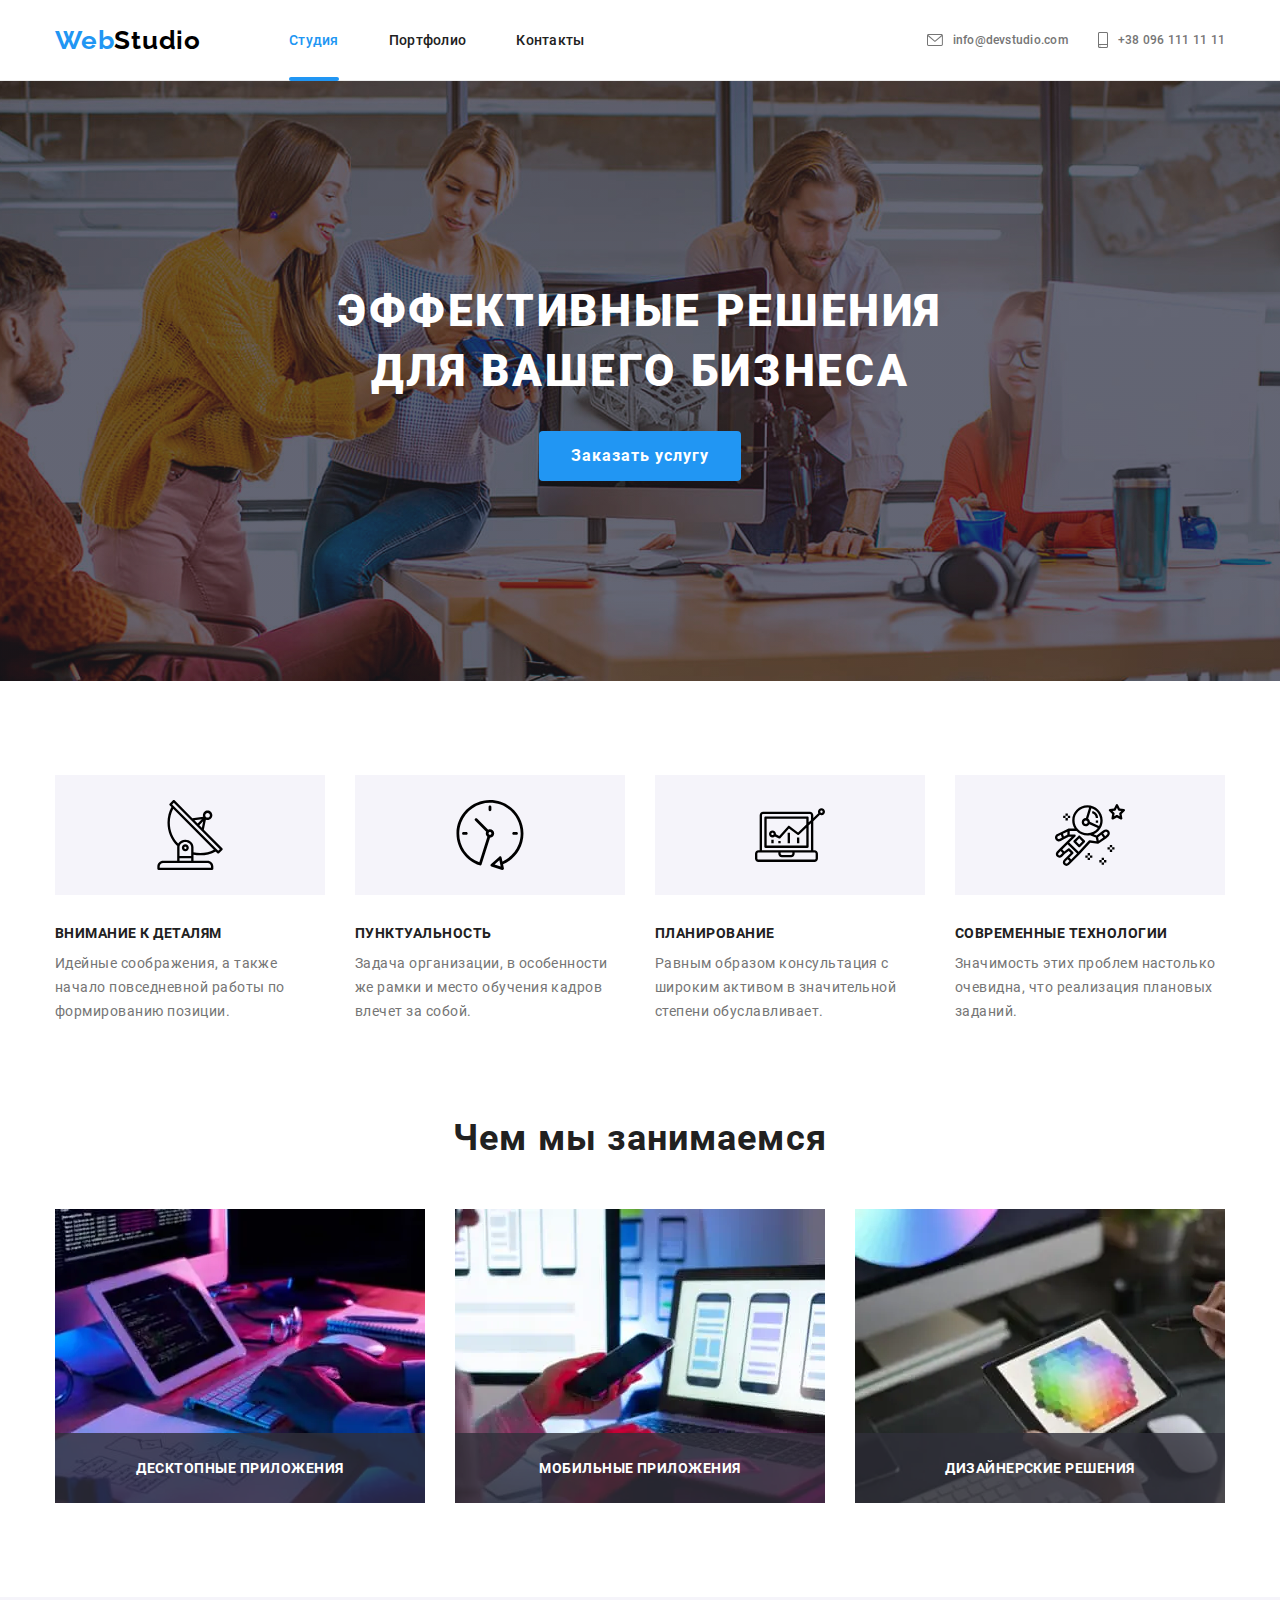
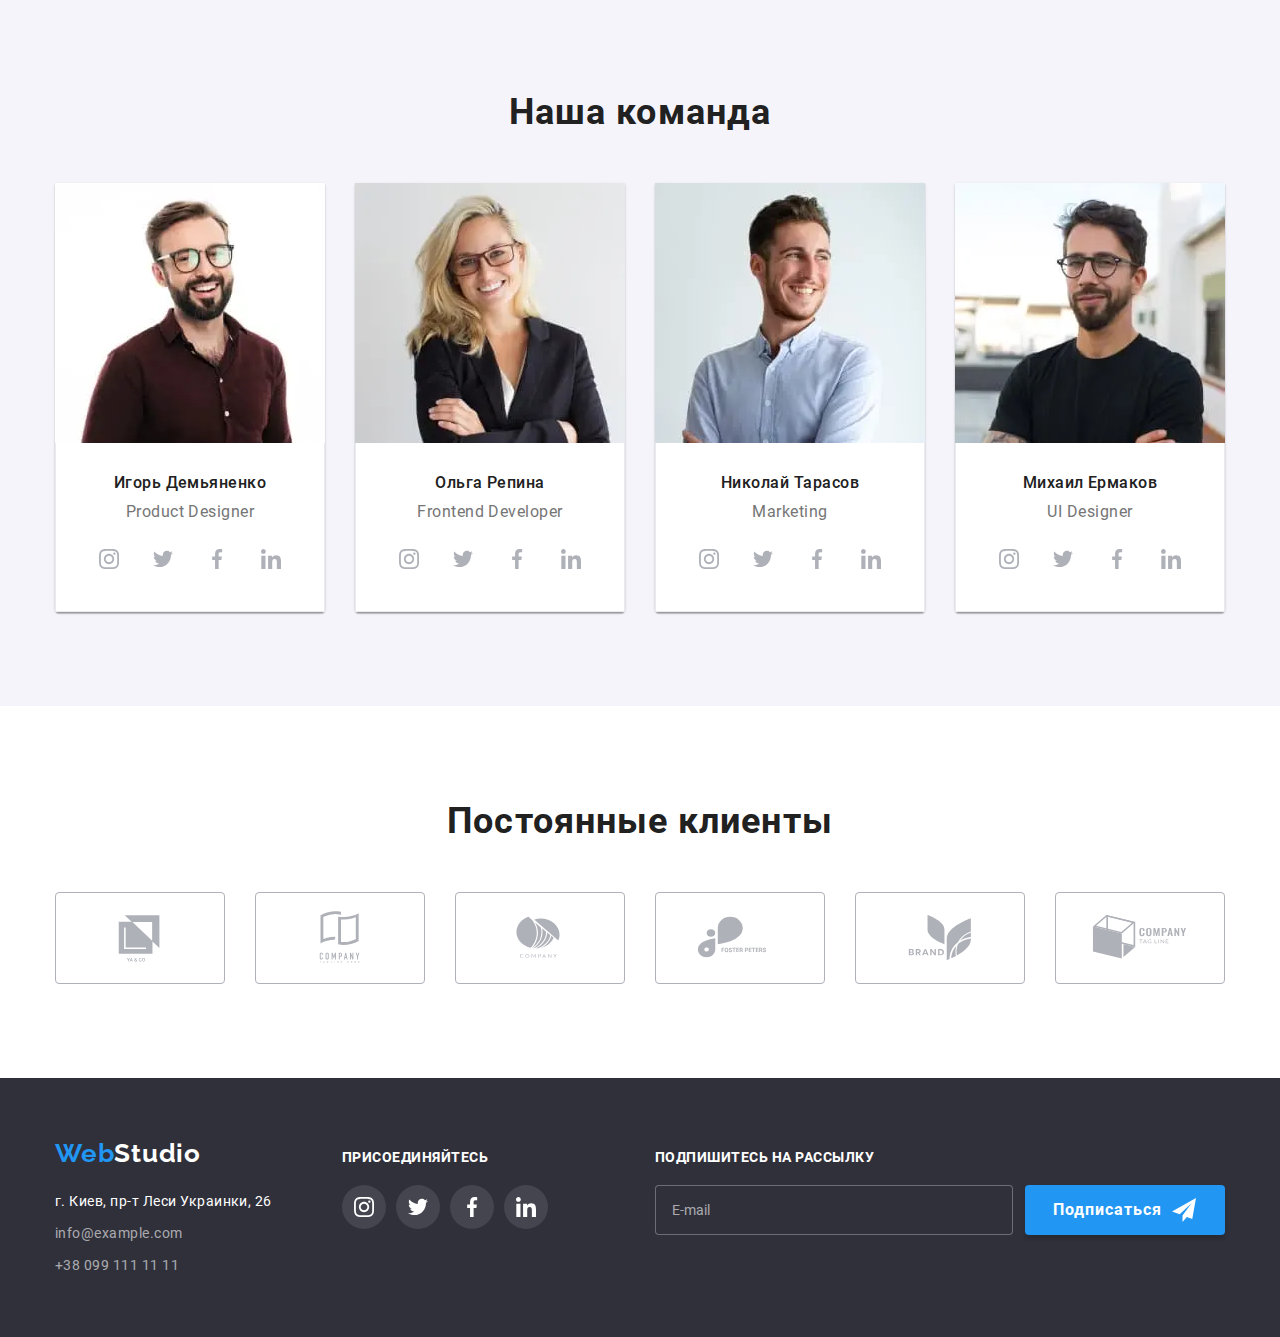
==== commit e9caca71: "меняет стили" ====
--- a/index.html
+++ b/index.html
@@ -390,7 +390,7 @@
                     ./images/team/mobile-team2.webp    1x,
                     ./images/team/mobile-team2@2x.webp 2x
                   "
-                  media="(max-width:768px)"
+                  media="(max-width:767px)"
                   type="image/webp"
                 />
                 <source
@@ -398,7 +398,7 @@
                     ./images/team/mobile-team2.jpg    1x,
                     ./images/team/mobile-team2@2x.jpg 2x
                   "
-                  media="(max-width:768px)"
+                  media="(max-width:767px)"
                 />
                 <img
                   src="./images/team/mobile-team2.jpg"
@@ -487,7 +487,7 @@
                     ./images/team/mobile-team3.webp    1x,
                     ./images/team/mobile-team3@2x.webp 2x
                   "
-                  media="(max-width:768px)"
+                  media="(max-width:767px)"
                   type="image/webp"
                 />
                 <source
@@ -495,7 +495,7 @@
                     ./images/team/mobile-team3.jpg    1x,
                     ./images/team/mobile-team3@2x.jpg 2x
                   "
-                  media="(max-width:768px)"
+                  media="(max-width:767px)"
                 />
                 <img
                   src="./images/team/mobile-team3.jpg"
@@ -584,7 +584,7 @@
                     ./images/team/mobile-team4.webp    1x,
                     ./images/team/mobile-team4@2x.webp 2x
                   "
-                  media="(max-width:768px)"
+                  media="(max-width:767px)"
                   type="image/webp"
                 />
                 <source
@@ -592,7 +592,7 @@
                     ./images/team/mobile-team4.jpg    1x,
                     ./images/team/mobile-team4@2x.jpg 2x
                   "
-                  media="(max-width:768px)"
+                  media="(max-width:767px)"
                 />
                 <img
                   src="./images/team/mobile-team4.jpg"
--- a/css/main.min.css
+++ b/css/main.min.css
@@ -1 +1 @@
-/*! modern-normalize v1.1.0 | MIT License | https://github.com/sindresorhus/modern-normalize */*,::before,::after{box-sizing:border-box}html{line-height:1.15;-webkit-text-size-adjust:100%;-moz-tab-size:4;tab-size:4}body{margin:0;font-family:system-ui,-apple-system,"Segoe UI",Roboto,Helvetica,Arial,sans-serif,"Apple Color Emoji","Segoe UI Emoji"}hr{height:0;color:inherit}abbr[title]{text-decoration:underline dotted}b,strong{font-weight:bolder}code,kbd,samp,pre{font-family:ui-monospace,SFMono-Regular,Consolas,"Liberation Mono",Menlo,monospace;font-size:1em}small{font-size:80%}sub,sup{font-size:75%;line-height:0;position:relative;vertical-align:baseline}sub{bottom:-0.25em}sup{top:-0.5em}table{text-indent:0;border-color:inherit}button,input,optgroup,select,textarea{font-family:inherit;font-size:100%;line-height:1.15;margin:0}button,select{text-transform:none}button,[type=button],[type=reset],[type=submit]{-webkit-appearance:button}::-moz-focus-inner{border-style:none;padding:0}:-moz-focusring{outline:1px dotted ButtonText}:-moz-ui-invalid{box-shadow:none}legend{padding:0}progress{vertical-align:baseline}::-webkit-inner-spin-button,::-webkit-outer-spin-button{height:auto}[type=search]{-webkit-appearance:textfield;outline-offset:-2px}::-webkit-search-decoration{-webkit-appearance:none}::-webkit-file-upload-button{-webkit-appearance:button;font:inherit}summary{display:list-item}@font-face{font-family:"Roboto";font-style:normal;font-weight:400;src:url("../fonts/roboto-v30-cyrillic-regular.eot");src:local(""),url("../fonts/roboto-v30-cyrillic-regular.eot?#iefix") format("embedded-opentype"),url("../fonts/roboto-v30-cyrillic-regular.woff2") format("woff2"),url("../fonts/roboto-v30-cyrillic-regular.woff") format("woff"),url("../fonts/roboto-v30-cyrillic-regular.ttf") format("truetype"),url("../fonts/roboto-v30-cyrillic-regular.svg#Roboto") format("svg")}@font-face{font-family:"Roboto";font-style:normal;font-weight:500;src:url("../fonts/roboto-v30-cyrillic-500.eot");src:local(""),url("../fonts/roboto-v30-cyrillic-500.eot?#iefix") format("embedded-opentype"),url("../fonts/roboto-v30-cyrillic-500.woff2") format("woff2"),url("../fonts/roboto-v30-cyrillic-500.woff") format("woff"),url("../fonts/roboto-v30-cyrillic-500.ttf") format("truetype"),url("../fonts/roboto-v30-cyrillic-500.svg#Roboto") format("svg")}@font-face{font-family:"Roboto";font-style:normal;font-weight:700;src:url("../fonts/roboto-v30-cyrillic-700.eot");src:local(""),url("../fonts/roboto-v30-cyrillic-700.eot?#iefix") format("embedded-opentype"),url("../fonts/roboto-v30-cyrillic-700.woff2") format("woff2"),url("../fonts/roboto-v30-cyrillic-700.woff") format("woff"),url("../fonts/roboto-v30-cyrillic-700.ttf") format("truetype"),url("../fonts/roboto-v30-cyrillic-700.svg#Roboto") format("svg")}@font-face{font-family:"Roboto";font-style:normal;font-weight:900;src:url("../fonts/roboto-v30-cyrillic-900.eot");src:local(""),url("../fonts/roboto-v30-cyrillic-900.eot?#iefix") format("embedded-opentype"),url("../fonts/roboto-v30-cyrillic-900.woff2") format("woff2"),url("../fonts/roboto-v30-cyrillic-900.woff") format("woff"),url("../fonts/roboto-v30-cyrillic-900.ttf") format("truetype"),url("../fonts/roboto-v30-cyrillic-900.svg#Roboto") format("svg")}@font-face{font-family:"Raleway";font-style:normal;font-weight:700;src:url("../fonts/raleway-v27-latin-700.eot");src:local(""),url("../fonts/raleway-v27-latin-700.eot?#iefix") format("embedded-opentype"),url("../fonts/raleway-v27-latin-700.woff2") format("woff2"),url("../fonts/raleway-v27-latin-700.woff") format("woff"),url("../fonts/raleway-v27-latin-700.ttf") format("truetype"),url("../fonts/raleway-v27-latin-700.svg#Raleway") format("svg")}:root{--primary-text-color: #212121;--title-text-color: #757575;--accent-color: #2196f3;--color-white: #fff;--background-color: #2f303a;--bg-secondcolor: #fff;--timing-function: cubic-bezier(0.4, 0, 0.2, 1)}.visually-hidden{position:absolute;white-space:nowrap;width:1px;height:1px;overflow:hidden;border:0;padding:0;clip:rect(0 0 0 0);clip-path:inset(50%);margin:-1px}body{font-family:"Roboto",sans-serif;color:var(--primary-text-color);background-color:var(--color-white);letter-spacing:.03em}h1,h2,h3,h4,h5,h6,p{margin:0}ul{margin:0;padding:0}a{display:block;text-decoration:none}img{display:block;max-width:100%;height:auto}button{padding:0}.list{list-style:none}.container{width:100%;padding-left:15px;padding-right:15px}@media screen and (min-width: 480px){.container{width:480px;margin:0 auto}}@media screen and (min-width: 768px){.container{width:768px}}@media screen and (min-width: 1200px){.container{width:1200px}}.section{padding:60px 0}@media screen and (min-width: 1200px){.section{padding:94px 0}}.backdrop{position:fixed;top:0;left:0;width:100%;height:100%;background:rgba(0,0,0,.2);opacity:1;transition:opacity 250ms var(--timing-function),visibility 250ms var(--timing-function)}.is-hidden{opacity:0;pointer-events:none;visibility:hidden}.backdrop.is-hidden .modal{transform:translate(-50%, -50%) scale(0.5)}.modal{position:absolute;top:50%;left:50%;overflow-y:auto;width:100%;max-width:450px;max-height:609px;height:100%;padding:40px;background:#fff;box-shadow:0px 1px 3px rgba(0,0,0,.12),0px 1px 1px rgba(0,0,0,.14),0px 2px 1px rgba(0,0,0,.2);border-radius:4px;transform:translate(-50%, -50%) scale(1);transition:transform 250ms var(--timing-function)}@media screen and (min-width: 1200px){.modal{max-width:528px;max-height:581px}}.modal-btn{position:absolute;display:flex;justify-content:center;align-items:center;top:8px;right:8px;width:30px;height:30px;border-radius:50%;background:#fff;border:1px solid rgba(0,0,0,.1);cursor:pointer}.modal-btn:hover{fill:var(--accent-color)}.overflow{overflow:hidden}.footer{background-color:#2f303a;padding-top:60px;padding-bottom:60px}.footer-box{text-align:center}@media screen and (min-width: 768px)and (max-width: 1199px){.footer-box{display:flex;flex-wrap:wrap;justify-content:space-around}}@media screen and (min-width: 1200px){.footer-box{display:flex;text-align:start;align-items:baseline}}.address{margin-top:20px}@media screen and (min-width: 1200px){.footer-container{margin-right:70px}}.footer-list{font-style:normal}.footer-list__item:not(:last-child){margin-bottom:8px}.footer-list__address{font-size:14px;font-weight:400;line-height:1.7142857143;color:var(--color-white)}@media screen and (min-width: 1200px){.footer-form{margin-left:auto}}@media screen and (max-width: 1199px){.footer-container,.footer-boxsocial{margin-bottom:60px}}.footer-list__link{font-size:14px;font-weight:400;line-height:1.7142857143;color:rgba(255,255,255,.6);transition:color 250ms var(--timing-function)}.footer-list__link:hover,.footer-list__link:focus{color:var(--accent-color)}@media screen and (min-width: 1200px){.forma{display:flex}}.footer-boxsocial__title,.footer-form__title{font-size:14px;font-weight:700;line-height:1.1428571429;text-transform:uppercase;color:var(--color-white);margin-bottom:20px}.footer-social{display:flex;justify-content:center}.footer-social__item{margin-right:10px}.footer-social__link{display:flex;justify-content:center;align-items:center;width:44px;height:44px;background-color:#44454e;border-radius:50%;fill:var(--color-white);transition:background-color 250ms var(--timing-function)}.footer-social__link:hover,.footer-social__link:focus{background-color:var(--accent-color)}.form__input{width:100%;height:50px;padding-left:16px;border:1px solid rgba(255,255,255,.3);background:#2f303a;border-radius:4px;margin-right:12px;color:var(--color-white)}.form__input::placeholder{font-size:14px;font-weight:400;line-height:1.4285714286;color:rgba(255,255,255,.6)}@media screen and (min-width: 1200px){.form__input{width:358px}}.btn{display:inline-flex;align-items:center;min-width:200px;padding:10px 28px;font-size:16px;font-weight:700;line-height:1.875;letter-spacing:.06em;color:var(--color-white);background:var(--accent-color);box-shadow:0px 4px 4px rgba(0,0,0,.15);border-radius:4px;border:none;cursor:pointer}@media screen and (max-width: 1199px){.btn{margin-top:20px}}.btn-svg{fill:var(--color-white);margin-left:10px}.header{background-color:var(--bg-secondcolor)}.header-container{border-bottom:1px solid #ececec;display:flex;align-items:center}.logo{font-family:"Raleway",sans-serif;font-size:24px;font-weight:700;line-height:1.1666666667;color:#000;letter-spacing:.03em}@media screen and (min-width: 1200px){.logo{font-size:26px;font-weight:700;line-height:1.1923076923}}.header__logo{padding:16px 0}.logo_accent{color:var(--accent-color)}.logo__color{color:var(--color-white)}.nav{width:100%;display:flex;align-items:center}.menu{display:flex;align-items:center;margin-left:88px}@media screen and (max-width: 767px){.menu{display:none}}.menu__item:not(:last-child){margin-right:50px}.menu__link{padding:32px 0;position:relative;font-size:14px;font-weight:500;line-height:1.1428571429;letter-spacing:.02em;color:var(--primary-text-color);transition:color 250ms var(--timing-function)}.menu__link:hover,.menu__link:focus{color:var(--accent-color)}.menu__link_activ{color:var(--accent-color)}.menu__link_activ::after{position:absolute;content:"";left:0;bottom:-1px;width:100%;height:4px;border-radius:2px;background-color:var(--accent-color)}.btn__svg{margin-left:auto;padding:0;height:40px;border:none;background-color:rgba(0,0,0,0)}.btn__svg:hover,.btn__svg:focus{fill:var(--accent-color)}@media screen and (min-width: 768px){.btn__svg{display:none}}.mobile{position:absolute;top:0;left:0;width:100%;height:100%;background-color:var(--bg-secondcolor);z-index:100}@media screen and (min-width: 768px){.mobile{display:none}}.mobile__container{position:relative;display:flex;flex-direction:column;max-width:450px;height:100%;margin:0 auto;padding:40px}.mobile__btn{position:absolute;top:10px;right:15px;border:none;background-color:rgba(0,0,0,0);padding:0;height:40px}.mobile__btn:hover,.mobile__btn:focus{fill:var(--accent-color)}.mobile-menu__item:not(:last-child),.mobile-contacts__item:not(:last-child){margin-bottom:32px}.mobile-contacts{margin-top:auto}.mobile-menu__link{font-size:40px;font-weight:500;line-height:1.175;letter-spacing:.02em;color:var(--primary-title-text)}.mobile-menu__link:hover,.mobile-menu__link:focus{color:var(--accent-color)}.mobile-menu__link_activ{color:var(--accent-color)}.mobile-contacts__link_accent{font-size:34px;font-weight:500;line-height:1.1764705882;letter-spacing:.02em;color:var(--accent-color)}.mobile-contacts__link{font-size:24px;font-weight:500;line-height:1.1666666667;letter-spacing:.02em;color:var(--title-text-color)}.mobile-social{display:flex;align-items:center;flex-wrap:wrap;margin-top:64px}.mobile-social__item{position:relative}.mobile-social__item:not(:last-child){margin-right:20px}.mobile-social__item:not(:last-child)::after{display:block;position:absolute;content:"";width:1px;height:100%;top:0;right:-10px;background-color:rgba(33,33,33,.2)}.mobile-social__link{font-size:18px;font-weight:500;line-height:1.2222222222;letter-spacing:.02em;color:var(--accent-color)}.is-open{opacity:0;visibility:hidden;pointer-events:none}@media screen and (max-width: 767px){.contacts{display:none}}@media screen and (min-width: 1200px){.contacts{width:100%;display:flex;justify-content:flex-end;align-items:center}}@media screen and (max-width: 1199px){.contacts__item:not(:last-child){margin-bottom:10px}}@media screen and (min-width: 1200px){.contacts__item:not(:last-child){margin-right:30px}}.contacts__link{display:flex;align-items:center;font-size:12px;font-weight:500;line-height:1.1666666667;letter-spacing:.02em;color:var(--title-text-color);fill:currentColor;transition:color 250ms var(--timing-function)}.contacts__link:hover,.contacts__link:focus{color:var(--accent-color)}.contacts__icon{margin-right:10px}.section__title{font-size:28px;font-weight:700;line-height:1.1785714286;color:var(--primary-text-color);text-align:center;letter-spacing:.03em;margin-bottom:30px}@media screen and (min-width: 1200px){.section__title{font-size:36px;font-weight:700;line-height:1.1666666667;margin-bottom:50px}}.form-modal-btn{align-self:center;width:200px;height:50px;background:var(--accent-color);box-shadow:0px 4px 4px rgba(0,0,0,.15);border-radius:4px;border:none;cursor:pointer;font-size:16px;font-weight:700;line-height:1.875;letter-spacing:.06em;color:var(--color-white);transition:background-color 250ms var(--timing-function)}.form-modal-btn:hover{background-color:#188ce8}.checbox-label{display:inline-flex;align-items:center;justify-content:center;font-size:12px;font-weight:400;line-height:1.1666666667;color:var(--title-text-color);margin-bottom:30px;cursor:pointer}@media screen and (min-width: 1200px){.checbox-label{font-size:14px;font-weight:400;line-height:1.7142857143}}.checbox-label::before{display:block;content:"";border:2px solid var(--primary-text-color);border-radius:2px;width:16px;height:15px;margin-right:5px;transition:background-image 250ms --timing-function}.checkbox-input:checked+.checbox-label::before{border:none;background-image:url(../images/icon\ check.svg);background-repeat:no-repeat;background-position:center;background-size:contain;border-color:var(--accent-color)}.checkbox-input:focus+.checbox-label::before{border-color:var(--accent-color)}.checbox-label__link{color:var(--accent-color);text-decoration:underline}.form{display:flex;flex-direction:column}.form__title{font-size:20px;font-weight:700;line-height:1.15;color:var(--primary-text-color);margin-bottom:12px;text-align:center}.form-fild{margin-bottom:10px}.form-fild__label{display:block;font-size:12px;font-weight:400;line-height:1.1666666667;color:var(--title-text-color);margin-bottom:4px;transition:color 250ms var(--timing-function)}.form-fild:focus-within .form-fild__label{color:var(--accent-color)}.wrapper-input{position:relative}.wrapper-input:focus-within{fill:var(--accent-color)}.wrapper-input__input{width:100%;height:40px;border:1px solid rgba(33,33,33,.2);border-radius:4px;padding-left:42px;outline:none}.wrapper-input__input:focus{border-color:var(--accent-color)}.wrapper-input__icon{position:absolute;top:50%;left:12px;transform:translateY(-50%)}.form-fild__modal-textarea{display:block;width:100%;height:120px;border:1px solid rgba(33,33,33,.2);border-radius:4px;padding:12px 16px;resize:none;transition:border-color 250ms var(--timing-function)}.form-fild__modal-textarea:focus{border-color:var(--accent-color);outline:none}.form-fild__modal-textarea::placeholder{font-size:12px;font-weight:400;line-height:1.1666666667;letter-spacing:.01em;color:rgba(117,117,117,.5)}.form-fild__textarea-name{display:block;font-size:12px;font-weight:400;line-height:1.1666666667;letter-spacing:.01em;color:var(--title-text-color);margin-bottom:4px;transition:color 250ms var(--timing-function)}.form-fild:focus-within .form-fild__textarea-name{color:var(--accent-color)}.client{background-color:var(--bg-secondcolor)}.client-list{display:flex;flex-wrap:wrap;margin-top:-30px;margin-left:-30px}.client-list__item{height:92px;width:calc((100% - 60px)/2);margin-top:30px;margin-left:30px}@media screen and (min-width: 768px){.client-list__item{width:calc((100% - 90px)/3)}}@media screen and (min-width: 1200px){.client-list__item{width:calc((100% - 180px)/6);margin-top:0}}.client-list__link{display:flex;justify-content:center;align-items:center;width:100%;height:100%;border:1px solid #afb1b8;border-radius:4px;fill:#afb1b8;transition:border-color 250ms var(--timing-function),fill 250ms var(--timing-function)}.client-list__link:hover,.client-list__link:focus{border-color:var(--accent-color);fill:var(--accent-color)}.feature{background-color:var(--bg-secondcolor)}.feature-list{display:flex;flex-wrap:wrap}@media screen and (min-width: 768px){.feature-list{margin-top:-30px;margin-left:-30px}}@media screen and (max-width: 767px){.feature-list__item:not(:last-child){margin-bottom:30px}}@media screen and (min-width: 768px){.feature-list__item{width:calc((100% - 60px)/2);margin-top:30px;margin-left:30px}}@media screen and (min-width: 1200px){.feature-list__item{width:calc((100% - 120px)/4);margin-top:0}}.feature-list__icon{display:flex;justify-content:center;align-items:center;background:#f5f4fa;width:100%;height:120px;margin-bottom:30px}.feature-list__title{font-size:14px;font-weight:700;line-height:1.1428571429;text-transform:uppercase;color:var(--primary-text-color);margin-bottom:10px;text-align:center}@media screen and (min-width: 768px){.feature-list__title{text-align:start}}.feature-list__text{font-size:14px;font-weight:400;line-height:1.7142857143;color:var(--title-text-color)}.hero{max-width:1600px;margin-left:auto;margin-right:auto;background-color:#c4c4c4;background-image:linear-gradient(rgba(47, 48, 58, 0.4), rgba(47, 48, 58, 0.4)),url(../../../images/hero/hero-mobile.jpg);background-position:center;background-repeat:no-repeat;background-size:cover;padding-top:118px;padding-bottom:118px}@media(min-device-pixel-ratio: 2),(min-resolution: 192dpi),(min-resolution: 2dppx){.hero{background-image:url(../images/hero/hero-mobile@2x.jpg)}}@media screen and (min-width: 768px){.hero{background-image:linear-gradient(rgba(47, 48, 58, 0.4), rgba(47, 48, 58, 0.4)),url(../images/hero/hero-tablet.jpg)}}@media screen and (min-width: 768px)and (min-device-pixel-ratio: 2),screen and (min-width: 768px)and (min-resolution: 192dpi),screen and (min-width: 768px)and (min-resolution: 2dppx){.hero{background-image:url(../images/hero/hero-tablet@2x.jpg)}}@media screen and (min-width: 1200px){.hero{background-image:linear-gradient(rgba(47, 48, 58, 0.4), rgba(47, 48, 58, 0.4)),url(../images/hero/hero-desktop.jpg);padding-top:200px;padding-bottom:200px}}@media screen and (min-width: 1200px)and (min-device-pixel-ratio: 2),screen and (min-width: 1200px)and (min-resolution: 192dpi),screen and (min-width: 1200px)and (min-resolution: 2dppx){.hero{background-image:url(../images/hero/hero-desktop@2x.jpg)}}.hero-container__title{font-size:26px;font-weight:900;line-height:1.6153846154;letter-spacing:.06em;color:var(--color-white);text-transform:uppercase;text-align:center;margin:0 auto 30px}@media screen and (min-width: 1200px){.hero-container__title{font-size:44px;font-weight:900;line-height:1.3636363636}}.hero-btn{display:block;margin:0 auto;padding:10px 32px;font-size:16px;font-weight:700;line-height:1.875;letter-spacing:.06em;border:none;background-color:var(--accent-color);color:var(--color-white);border-radius:4px;cursor:pointer;transition:background-color 250ms var(--timing-function)}.hero-btn:hover,.hero-btn:focus{background-color:#188ce8}.team{background-color:#f5f4fa}@media screen and (min-width: 768px){.team-list{display:flex;justify-content:center;flex-wrap:wrap}}@media screen and (min-width: 768px)and (max-width: 1199px){.team-list{margin-top:-30px;margin-left:-30px}}.team-list__item{background-color:var(--bg-secondcolor);box-shadow:0px 1px 3px rgba(0,0,0,.12),0px 1px 1px rgba(0,0,0,.14),0px 2px 1px rgba(0,0,0,.2);border-radius:0px 0px 4px 4px}@media screen and (max-width: 767px){.team-list__item:not(:last-child){margin-bottom:30px}}@media screen and (min-width: 768px)and (max-width: 1199px){.team-list__item{width:calc((100% - 60px)/2);margin-top:30px;margin-left:30px}}@media screen and (min-width: 1200px){.team-list__item{width:calc((100% - 90px)/4)}.team-list__item:not(:last-child){margin-right:30px}}.team-subitem{padding-top:30px;padding-bottom:24px;border-right:1px solid #e9ebed;border-left:1px solid #e9ebed;border-bottom:1px solid #e9ebed;text-align:center}@media screen and (min-width: 1200px){.team-subitem{padding-bottom:30px}}.team-subitem__title{font-size:16px;font-weight:500;line-height:1.1875;color:var(--primary-text-color);margin-bottom:10px}.team-subitem__text{font-size:16px;font-weight:400;line-height:1.1875;color:var(--title-text-color);margin-bottom:16px}.social-link{display:flex;justify-content:center}.social-link__item:not(:last-child){margin-right:10px}.social-link__icon{width:44px;height:44px;display:flex;justify-content:center;align-items:center;fill:#afb1b8;border-radius:50%;transition:background-color 250ms var(--timing-function),fill 250ms var(--timing-function)}.social-link__icon:hover,.social-link__icon:focus{background-color:var(--accent-color);fill:var(--color-white)}.working{padding-top:0}@media screen and (max-width: 1199px){.working{display:none}}.working-list{display:flex}.working-list__item{position:relative;width:calc((100% - 60px)/3)}.working-list__item:not(:last-child){margin-right:30px}.working-list__text{position:absolute;display:flex;justify-content:center;align-items:center;bottom:0;width:100%;height:70px;font-size:14px;font-weight:700;line-height:1.1428571429;text-transform:uppercase;color:var(--color-white);background:rgba(47,48,58,.8)}.filter-list{margin-bottom:40px;display:flex;flex-wrap:wrap}@media screen and (min-width: 768px){.filter-list{justify-content:center;margin-bottom:14px}}@media screen and (min-width: 1200px){.filter-list{margin-bottom:34px}}.filter-list__item:not(:last-child){margin-right:8px}.filter-list__item:not(:nth-last-child(-n+2)){margin-bottom:15px}@media screen and (min-width: 1200px){.filter-list__item:not(:nth-last-child(-n+2)){margin-bottom:0}}.filter-list__btn{font-size:16px;font-weight:500;line-height:1.625;padding:6px 22px;border:none;border-radius:4px;cursor:pointer;transition:background-color 250ms var(--timing-function),color 250ms var(--timing-function),box-shadow 250ms var(--timing-function)}.filter-list__btn:hover,.filter-list__btn:focus{background-color:var(--accent-color);color:var(--color-white);box-shadow:0px 3px 1px rgba(0,0,0,.1),0px 1px 2px rgba(0,0,0,.08),0px 2px 2px rgba(0,0,0,.12)}@media screen and (min-width: 768px){.project-list{display:flex;flex-wrap:wrap;margin-top:-30px;margin-left:-30px}}@media screen and (min-width: 480px)and (max-width: 767px){.project-list__item:not(:last-child){margin-bottom:30px}}@media screen and (min-width: 768px){.project-list__item{width:calc((100% - 60px)/2);margin-top:30px;margin-left:30px}}@media screen and (min-width: 1200px){.project-list__item{width:calc((100% - 90px)/3);margin-top:30px;margin-left:30px}}.project-link{display:flex;flex-direction:column;height:100%;transition:box-shadow 250ms var(--timing-function)}.project-link:hover,.project-link:focus{box-shadow:0px 1px 1px rgba(0,0,0,.12),0px 4px 4px rgba(0,0,0,.06),1px 4px 6px rgba(0,0,0,.16)}.project-link__img{position:relative;overflow:hidden}.project-link__text{position:absolute;top:0;left:0;width:100%;height:100%;font-size:18px;font-weight:400;line-height:1.5555555556;color:var(--color-white);padding:63px 24px;background:rgba(33,150,243,.9);overflow:auto;transform:translateY(100%);transition:transform 250ms var(--timing-function)}.project-link:hover .project-link__text,.project-link:focus .project-link__text{transform:translateY(0)}.project-subitem{flex-grow:1;padding:20px 24px;border-right:1px solid #eee;border-left:1px solid #eee;border-bottom:1px solid #eee}.project-subitem__title{font-size:18px;font-weight:700;line-height:2;letter-spacing:.06em;color:var(--primary-text-color);margin-bottom:4px}.project-subitem__text{font-size:16px;font-weight:400;line-height:1.875;color:var(--title-text-color)}/*# sourceMappingURL=main.min.css.map */+/*! modern-normalize v1.1.0 | MIT License | https://github.com/sindresorhus/modern-normalize */*,::before,::after{box-sizing:border-box}html{line-height:1.15;-webkit-text-size-adjust:100%;-moz-tab-size:4;tab-size:4}body{margin:0;font-family:system-ui,-apple-system,"Segoe UI",Roboto,Helvetica,Arial,sans-serif,"Apple Color Emoji","Segoe UI Emoji"}hr{height:0;color:inherit}abbr[title]{text-decoration:underline dotted}b,strong{font-weight:bolder}code,kbd,samp,pre{font-family:ui-monospace,SFMono-Regular,Consolas,"Liberation Mono",Menlo,monospace;font-size:1em}small{font-size:80%}sub,sup{font-size:75%;line-height:0;position:relative;vertical-align:baseline}sub{bottom:-0.25em}sup{top:-0.5em}table{text-indent:0;border-color:inherit}button,input,optgroup,select,textarea{font-family:inherit;font-size:100%;line-height:1.15;margin:0}button,select{text-transform:none}button,[type=button],[type=reset],[type=submit]{-webkit-appearance:button}::-moz-focus-inner{border-style:none;padding:0}:-moz-focusring{outline:1px dotted ButtonText}:-moz-ui-invalid{box-shadow:none}legend{padding:0}progress{vertical-align:baseline}::-webkit-inner-spin-button,::-webkit-outer-spin-button{height:auto}[type=search]{-webkit-appearance:textfield;outline-offset:-2px}::-webkit-search-decoration{-webkit-appearance:none}::-webkit-file-upload-button{-webkit-appearance:button;font:inherit}summary{display:list-item}@font-face{font-family:"Roboto";font-style:normal;font-weight:400;src:url("../fonts/roboto-v30-cyrillic-regular.eot");src:local(""),url("../fonts/roboto-v30-cyrillic-regular.eot?#iefix") format("embedded-opentype"),url("../fonts/roboto-v30-cyrillic-regular.woff2") format("woff2"),url("../fonts/roboto-v30-cyrillic-regular.woff") format("woff"),url("../fonts/roboto-v30-cyrillic-regular.ttf") format("truetype"),url("../fonts/roboto-v30-cyrillic-regular.svg#Roboto") format("svg")}@font-face{font-family:"Roboto";font-style:normal;font-weight:500;src:url("../fonts/roboto-v30-cyrillic-500.eot");src:local(""),url("../fonts/roboto-v30-cyrillic-500.eot?#iefix") format("embedded-opentype"),url("../fonts/roboto-v30-cyrillic-500.woff2") format("woff2"),url("../fonts/roboto-v30-cyrillic-500.woff") format("woff"),url("../fonts/roboto-v30-cyrillic-500.ttf") format("truetype"),url("../fonts/roboto-v30-cyrillic-500.svg#Roboto") format("svg")}@font-face{font-family:"Roboto";font-style:normal;font-weight:700;src:url("../fonts/roboto-v30-cyrillic-700.eot");src:local(""),url("../fonts/roboto-v30-cyrillic-700.eot?#iefix") format("embedded-opentype"),url("../fonts/roboto-v30-cyrillic-700.woff2") format("woff2"),url("../fonts/roboto-v30-cyrillic-700.woff") format("woff"),url("../fonts/roboto-v30-cyrillic-700.ttf") format("truetype"),url("../fonts/roboto-v30-cyrillic-700.svg#Roboto") format("svg")}@font-face{font-family:"Roboto";font-style:normal;font-weight:900;src:url("../fonts/roboto-v30-cyrillic-900.eot");src:local(""),url("../fonts/roboto-v30-cyrillic-900.eot?#iefix") format("embedded-opentype"),url("../fonts/roboto-v30-cyrillic-900.woff2") format("woff2"),url("../fonts/roboto-v30-cyrillic-900.woff") format("woff"),url("../fonts/roboto-v30-cyrillic-900.ttf") format("truetype"),url("../fonts/roboto-v30-cyrillic-900.svg#Roboto") format("svg")}@font-face{font-family:"Raleway";font-style:normal;font-weight:700;src:url("../fonts/raleway-v27-latin-700.eot");src:local(""),url("../fonts/raleway-v27-latin-700.eot?#iefix") format("embedded-opentype"),url("../fonts/raleway-v27-latin-700.woff2") format("woff2"),url("../fonts/raleway-v27-latin-700.woff") format("woff"),url("../fonts/raleway-v27-latin-700.ttf") format("truetype"),url("../fonts/raleway-v27-latin-700.svg#Raleway") format("svg")}:root{--primary-text-color: #212121;--title-text-color: #757575;--accent-color: #2196f3;--color-white: #fff;--background-color: #2f303a;--bg-secondcolor: #fff;--timing-function: cubic-bezier(0.4, 0, 0.2, 1)}.visually-hidden{position:absolute;white-space:nowrap;width:1px;height:1px;overflow:hidden;border:0;padding:0;clip:rect(0 0 0 0);clip-path:inset(50%);margin:-1px}body{font-family:"Roboto",sans-serif;color:var(--primary-text-color);background-color:var(--color-white);letter-spacing:.03em}h1,h2,h3,h4,h5,h6,p{margin:0}ul{margin:0;padding:0}a{display:block;text-decoration:none}img{display:block;max-width:100%;height:auto}button{padding:0}.list{list-style:none}.container{width:100%;padding-left:15px;padding-right:15px}@media screen and (min-width: 480px){.container{width:480px;margin:0 auto}}@media screen and (min-width: 768px){.container{width:768px}}@media screen and (min-width: 1200px){.container{width:1200px}}.section{padding:60px 0}@media screen and (min-width: 1200px){.section{padding:94px 0}}.backdrop{position:fixed;top:0;left:0;width:100%;height:100%;background:rgba(0,0,0,.2);opacity:1;transition:opacity 250ms var(--timing-function),visibility 250ms var(--timing-function)}.is-hidden{opacity:0;pointer-events:none;visibility:hidden}.backdrop.is-hidden .modal{transform:translate(-50%, -50%) scale(0.5)}.modal{position:absolute;top:50%;left:50%;overflow-y:auto;width:100%;max-width:450px;max-height:609px;height:100%;padding:40px;background:#fff;box-shadow:0px 1px 3px rgba(0,0,0,.12),0px 1px 1px rgba(0,0,0,.14),0px 2px 1px rgba(0,0,0,.2);border-radius:4px;transform:translate(-50%, -50%) scale(1);transition:transform 250ms var(--timing-function)}@media screen and (min-width: 1200px){.modal{max-width:528px;max-height:581px}}.modal-btn{position:absolute;display:flex;justify-content:center;align-items:center;top:8px;right:8px;width:30px;height:30px;border-radius:50%;background:#fff;border:1px solid rgba(0,0,0,.1);cursor:pointer}.modal-btn:hover{fill:var(--accent-color)}.overflow{overflow:hidden}.footer{background-color:#2f303a;padding-top:60px;padding-bottom:60px}.footer-box{text-align:center}@media screen and (min-width: 768px)and (max-width: 1199px){.footer-box{display:flex;flex-wrap:wrap;justify-content:space-around;align-items:baseline}}@media screen and (min-width: 1200px){.footer-box{display:flex;text-align:start;align-items:baseline}}.address{margin-top:20px}@media screen and (min-width: 1200px){.footer-container{margin-right:70px}}.footer-list{font-style:normal}.footer-list__item:not(:last-child){margin-bottom:8px}.footer-list__address{font-size:14px;font-weight:400;line-height:1.7142857143;color:var(--color-white)}@media screen and (min-width: 1200px){.footer-form{margin-left:auto}}@media screen and (max-width: 1199px){.footer-container,.footer-boxsocial{margin-bottom:60px}}.footer-list__link{font-size:14px;font-weight:400;line-height:1.7142857143;color:rgba(255,255,255,.6);transition:color 250ms var(--timing-function)}.footer-list__link:hover,.footer-list__link:focus{color:var(--accent-color)}@media screen and (min-width: 1200px){.forma{display:flex}}.footer-boxsocial__title,.footer-form__title{font-size:14px;font-weight:700;line-height:1.1428571429;text-transform:uppercase;color:var(--color-white);margin-bottom:20px}.footer-social{display:flex;justify-content:center}.footer-social__item{margin-right:10px}.footer-social__link{display:flex;justify-content:center;align-items:center;width:44px;height:44px;background-color:#44454e;border-radius:50%;fill:var(--color-white);transition:background-color 250ms var(--timing-function)}.footer-social__link:hover,.footer-social__link:focus{background-color:var(--accent-color)}.form__input{width:100%;height:50px;padding-left:16px;border:1px solid rgba(255,255,255,.3);background:#2f303a;border-radius:4px;margin-right:12px;color:var(--color-white)}.form__input::placeholder{font-size:14px;font-weight:400;line-height:1.4285714286;color:rgba(255,255,255,.6)}@media screen and (min-width: 1200px){.form__input{width:358px}}.btn{display:inline-flex;align-items:center;min-width:200px;padding:10px 28px;font-size:16px;font-weight:700;line-height:1.875;letter-spacing:.06em;color:var(--color-white);background:var(--accent-color);box-shadow:0px 4px 4px rgba(0,0,0,.15);border-radius:4px;border:none;cursor:pointer}@media screen and (max-width: 1199px){.btn{margin-top:20px}}.btn-svg{fill:var(--color-white);margin-left:10px}.header{background-color:var(--bg-secondcolor);border-bottom:1px solid #ececec}.header-container{display:flex;align-items:center}.logo{font-family:"Raleway",sans-serif;font-size:24px;font-weight:700;line-height:1.1666666667;color:#000;letter-spacing:.03em}@media screen and (min-width: 1200px){.logo{font-size:26px;font-weight:700;line-height:1.1923076923}}.header__logo{padding:16px 0}.logo_accent{color:var(--accent-color)}.logo__color{color:var(--color-white)}.nav{width:100%;display:flex;align-items:center}.menu{display:flex;align-items:center;margin-left:88px}@media screen and (max-width: 767px){.menu{display:none}}.menu__item:not(:last-child){margin-right:50px}.menu__link{padding:32px 0;position:relative;font-size:14px;font-weight:500;line-height:1.1428571429;letter-spacing:.02em;color:var(--primary-text-color);transition:color 250ms var(--timing-function)}.menu__link:hover,.menu__link:focus{color:var(--accent-color)}.menu__link_activ{color:var(--accent-color)}.menu__link_activ::after{position:absolute;content:"";left:0;bottom:-1px;width:100%;height:4px;border-radius:2px;background-color:var(--accent-color)}.btn__svg{margin-left:auto;padding:0;height:40px;border:none;background-color:rgba(0,0,0,0)}.btn__svg:hover,.btn__svg:focus{fill:var(--accent-color)}@media screen and (min-width: 768px){.btn__svg{display:none}}.mobile{position:absolute;top:0;left:0;width:100%;height:100%;background-color:var(--bg-secondcolor);z-index:100}@media screen and (min-width: 768px){.mobile{display:none}}.mobile__container{position:relative;display:flex;flex-direction:column;max-width:450px;height:100%;margin:0 auto;padding:40px}.mobile__btn{position:absolute;top:10px;right:15px;border:none;background-color:rgba(0,0,0,0);padding:0;height:40px}.mobile__btn:hover,.mobile__btn:focus{fill:var(--accent-color)}.mobile-menu__item:not(:last-child),.mobile-contacts__item:not(:last-child){margin-bottom:32px}.mobile-contacts{margin-top:auto}.mobile-menu__link{font-size:40px;font-weight:500;line-height:1.175;letter-spacing:.02em;color:var(--primary-title-text)}.mobile-menu__link:hover,.mobile-menu__link:focus{color:var(--accent-color)}.mobile-menu__link_activ{color:var(--accent-color)}.mobile-contacts__link_accent{font-size:34px;font-weight:500;line-height:1.1764705882;letter-spacing:.02em;color:var(--accent-color)}.mobile-contacts__link{font-size:24px;font-weight:500;line-height:1.1666666667;letter-spacing:.02em;color:var(--title-text-color)}.mobile-social{display:flex;align-items:center;flex-wrap:wrap;margin-top:64px}.mobile-social__item{position:relative}.mobile-social__item:not(:last-child){margin-right:20px}.mobile-social__item:not(:last-child)::after{display:block;position:absolute;content:"";width:1px;height:100%;top:0;right:-10px;background-color:rgba(33,33,33,.2)}.mobile-social__link{font-size:18px;font-weight:500;line-height:1.2222222222;letter-spacing:.02em;color:var(--accent-color)}.is-open{opacity:0;visibility:hidden;pointer-events:none}@media screen and (max-width: 767px){.contacts{display:none}}@media screen and (min-width: 1200px){.contacts{width:100%;display:flex;justify-content:flex-end;align-items:center}}@media screen and (max-width: 1199px){.contacts__item:not(:last-child){margin-bottom:10px}}@media screen and (min-width: 1200px){.contacts__item:not(:last-child){margin-right:30px}}.contacts__link{display:flex;align-items:center;font-size:12px;font-weight:500;line-height:1.1666666667;letter-spacing:.02em;color:var(--title-text-color);fill:currentColor;transition:color 250ms var(--timing-function)}.contacts__link:hover,.contacts__link:focus{color:var(--accent-color)}.contacts__icon{margin-right:10px}.section__title{font-size:28px;font-weight:700;line-height:1.1785714286;color:var(--primary-text-color);text-align:center;letter-spacing:.03em;margin-bottom:30px}@media screen and (min-width: 1200px){.section__title{font-size:36px;font-weight:700;line-height:1.1666666667;margin-bottom:50px}}.form-modal-btn{align-self:center;width:200px;height:50px;background:var(--accent-color);box-shadow:0px 4px 4px rgba(0,0,0,.15);border-radius:4px;border:none;cursor:pointer;font-size:16px;font-weight:700;line-height:1.875;letter-spacing:.06em;color:var(--color-white);transition:background-color 250ms var(--timing-function)}.form-modal-btn:hover{background-color:#188ce8}.checbox-label{display:inline-flex;align-items:center;justify-content:center;font-size:12px;font-weight:400;line-height:1.1666666667;color:var(--title-text-color);margin-bottom:30px;cursor:pointer}@media screen and (min-width: 1200px){.checbox-label{font-size:14px;font-weight:400;line-height:1.7142857143}}.checbox-label::before{display:block;content:"";border:2px solid var(--primary-text-color);border-radius:2px;width:16px;height:15px;margin-right:5px;transition:background-image 250ms --timing-function}.checkbox-input:checked+.checbox-label::before{border:none;background-image:url(../images/icon\ check.svg);background-repeat:no-repeat;background-position:center;background-size:contain;border-color:var(--accent-color)}.checkbox-input:focus+.checbox-label::before{border-color:var(--accent-color)}.checbox-label__link{color:var(--accent-color);text-decoration:underline}.form{display:flex;flex-direction:column}.form__title{font-size:20px;font-weight:700;line-height:1.15;color:var(--primary-text-color);margin-bottom:12px;text-align:center}.form-fild{margin-bottom:10px}.form-fild__label{display:block;font-size:12px;font-weight:400;line-height:1.1666666667;color:var(--title-text-color);margin-bottom:4px;transition:color 250ms var(--timing-function)}.form-fild:focus-within .form-fild__label{color:var(--accent-color)}.wrapper-input{position:relative}.wrapper-input:focus-within{fill:var(--accent-color)}.wrapper-input__input{width:100%;height:40px;border:1px solid rgba(33,33,33,.2);border-radius:4px;padding-left:42px;outline:none}.wrapper-input__input:focus{border-color:var(--accent-color)}.wrapper-input__icon{position:absolute;top:50%;left:12px;transform:translateY(-50%)}.form-fild__modal-textarea{display:block;width:100%;height:120px;border:1px solid rgba(33,33,33,.2);border-radius:4px;padding:12px 16px;resize:none;transition:border-color 250ms var(--timing-function)}.form-fild__modal-textarea:focus{border-color:var(--accent-color);outline:none}.form-fild__modal-textarea::placeholder{font-size:12px;font-weight:400;line-height:1.1666666667;letter-spacing:.01em;color:rgba(117,117,117,.5)}.form-fild__textarea-name{display:block;font-size:12px;font-weight:400;line-height:1.1666666667;letter-spacing:.01em;color:var(--title-text-color);margin-bottom:4px;transition:color 250ms var(--timing-function)}.form-fild:focus-within .form-fild__textarea-name{color:var(--accent-color)}.client{background-color:var(--bg-secondcolor)}.client-list{display:flex;flex-wrap:wrap;margin-top:-30px;margin-left:-30px}@media screen and (min-width: 1200px){.client-list{margin-top:0}}.client-list__item{height:92px;width:calc((100% - 60px)/2);margin-top:30px;margin-left:30px}@media screen and (min-width: 768px){.client-list__item{width:calc((100% - 90px)/3)}}@media screen and (min-width: 1200px){.client-list__item{width:calc((100% - 180px)/6);margin-top:0}}.client-list__link{display:flex;justify-content:center;align-items:center;width:100%;height:100%;border:1px solid #afb1b8;border-radius:4px;fill:#afb1b8;transition:border-color 250ms var(--timing-function),fill 250ms var(--timing-function)}.client-list__link:hover,.client-list__link:focus{border-color:var(--accent-color);fill:var(--accent-color)}.feature{background-color:var(--bg-secondcolor)}.feature-list{display:flex;flex-wrap:wrap}@media screen and (min-width: 768px){.feature-list{margin-top:-30px;margin-left:-30px}}@media screen and (min-width: 1200px){.feature-list{margin-top:0}}@media screen and (max-width: 767px){.feature-list__item:not(:last-child){margin-bottom:30px}}@media screen and (min-width: 768px){.feature-list__item{width:calc((100% - 60px)/2);margin-top:30px;margin-left:30px}}@media screen and (min-width: 1200px){.feature-list__item{width:calc((100% - 120px)/4);margin-top:0}}.feature-list__icon{display:flex;justify-content:center;align-items:center;background:#f5f4fa;width:100%;height:120px;margin-bottom:30px}.feature-list__title{font-size:14px;font-weight:700;line-height:1.1428571429;text-transform:uppercase;color:var(--primary-text-color);margin-bottom:10px;text-align:center}@media screen and (min-width: 768px){.feature-list__title{text-align:start}}.feature-list__text{font-size:14px;font-weight:400;line-height:1.7142857143;color:var(--title-text-color)}.hero{max-width:1600px;margin-left:auto;margin-right:auto;background-color:#c4c4c4;background-image:linear-gradient(rgba(47, 48, 58, 0.4), rgba(47, 48, 58, 0.4)),url(../images/hero/hero-mobile.jpg);background-position:center;background-repeat:no-repeat;background-size:cover;padding-top:118px;padding-bottom:118px}@media(min-device-pixel-ratio: 2),(min-resolution: 192dpi),(min-resolution: 2dppx){.hero{background-image:linear-gradient(rgba(47, 48, 58, 0.4), rgba(47, 48, 58, 0.4)),url(../images/hero/hero-mobile@2x.jpg)}}@media screen and (min-width: 768px){.hero{background-image:linear-gradient(rgba(47, 48, 58, 0.4), rgba(47, 48, 58, 0.4)),url(../images/hero/hero-tablet.jpg)}}@media screen and (min-width: 768px)and (min-device-pixel-ratio: 2),screen and (min-width: 768px)and (min-resolution: 192dpi),screen and (min-width: 768px)and (min-resolution: 2dppx){.hero{background-image:linear-gradient(rgba(47, 48, 58, 0.4), rgba(47, 48, 58, 0.4)),url(../images/hero/hero-tablet@2x.jpg)}}@media screen and (min-width: 1200px){.hero{background-image:linear-gradient(rgba(47, 48, 58, 0.4), rgba(47, 48, 58, 0.4)),url(../images/hero/hero-desktop.jpg);padding-top:200px;padding-bottom:200px}}@media screen and (min-width: 1200px)and (min-device-pixel-ratio: 2),screen and (min-width: 1200px)and (min-resolution: 192dpi),screen and (min-width: 1200px)and (min-resolution: 2dppx){.hero{background-image:linear-gradient(rgba(47, 48, 58, 0.4), rgba(47, 48, 58, 0.4)),url(../images/hero/hero-desktop@2x.jpg)}}.hero-container__title{font-size:26px;font-weight:900;line-height:1.6153846154;letter-spacing:.06em;color:var(--color-white);text-transform:uppercase;text-align:center;margin:0 auto 30px}@media screen and (min-width: 1200px){.hero-container__title{font-size:44px;font-weight:900;line-height:1.3636363636}}.hero-btn{display:block;margin:0 auto;padding:10px 32px;font-size:16px;font-weight:700;line-height:1.875;letter-spacing:.06em;border:none;background-color:var(--accent-color);color:var(--color-white);border-radius:4px;cursor:pointer;transition:background-color 250ms var(--timing-function)}.hero-btn:hover,.hero-btn:focus{background-color:#188ce8}.team{background-color:#f5f4fa}@media screen and (min-width: 768px){.team-list{display:flex;justify-content:center;flex-wrap:wrap}}@media screen and (min-width: 768px)and (max-width: 1199px){.team-list{margin-top:-30px;margin-left:-30px}}.team-list__item{background-color:var(--bg-secondcolor);box-shadow:0px 1px 3px rgba(0,0,0,.12),0px 1px 1px rgba(0,0,0,.14),0px 2px 1px rgba(0,0,0,.2);border-radius:0px 0px 4px 4px}@media screen and (max-width: 767px){.team-list__item:not(:last-child){margin-bottom:30px}}@media screen and (min-width: 768px)and (max-width: 1199px){.team-list__item{width:calc((100% - 60px)/2);margin-top:30px;margin-left:30px}}@media screen and (min-width: 1200px){.team-list__item{width:calc((100% - 90px)/4)}.team-list__item:not(:last-child){margin-right:30px}}.team-subitem{padding-top:30px;padding-bottom:24px;border-right:1px solid #e9ebed;border-left:1px solid #e9ebed;border-bottom:1px solid #e9ebed;text-align:center}@media screen and (min-width: 1200px){.team-subitem{padding-bottom:30px}}.team-subitem__title{font-size:16px;font-weight:500;line-height:1.1875;color:var(--primary-text-color);margin-bottom:10px}.team-subitem__text{font-size:16px;font-weight:400;line-height:1.1875;color:var(--title-text-color);margin-bottom:16px}.social-link{display:flex;justify-content:center}.social-link__item:not(:last-child){margin-right:10px}.social-link__icon{width:44px;height:44px;display:flex;justify-content:center;align-items:center;fill:#afb1b8;border-radius:50%;transition:background-color 250ms var(--timing-function),fill 250ms var(--timing-function)}.social-link__icon:hover,.social-link__icon:focus{background-color:var(--accent-color);fill:var(--color-white)}.working{padding-top:0}@media screen and (max-width: 1199px){.working{display:none}}.working-list{display:flex}.working-list__item{position:relative;width:calc((100% - 60px)/3)}.working-list__item:not(:last-child){margin-right:30px}.working-list__text{position:absolute;display:flex;justify-content:center;align-items:center;bottom:0;width:100%;height:70px;font-size:14px;font-weight:700;line-height:1.1428571429;text-transform:uppercase;color:var(--color-white);background:rgba(47,48,58,.8)}.filter-list{margin-bottom:40px;display:flex;flex-wrap:wrap}@media screen and (min-width: 768px){.filter-list{justify-content:center;margin-bottom:30px}}@media screen and (min-width: 1200px){.filter-list{margin-bottom:50px}}.filter-list__item:not(:last-child){margin-right:8px}.filter-list__item:not(:nth-last-child(-n+2)){margin-bottom:15px}@media screen and (min-width: 768px){.filter-list__item:not(:nth-last-child(-n+2)){margin-bottom:0}}.filter-list__btn{font-size:16px;font-weight:500;line-height:1.625;padding:6px 22px;border:none;border-radius:4px;cursor:pointer;transition:background-color 250ms var(--timing-function),color 250ms var(--timing-function),box-shadow 250ms var(--timing-function)}.filter-list__btn:hover,.filter-list__btn:focus{background-color:var(--accent-color);color:var(--color-white);box-shadow:0px 3px 1px rgba(0,0,0,.1),0px 1px 2px rgba(0,0,0,.08),0px 2px 2px rgba(0,0,0,.12)}@media screen and (min-width: 768px){.project-list{display:flex;flex-wrap:wrap;margin-top:-30px;margin-left:-30px}}@media screen and (min-width: 480px)and (max-width: 767px){.project-list__item:not(:last-child){margin-bottom:30px}}@media screen and (min-width: 768px){.project-list__item{width:calc((100% - 60px)/2);margin-top:30px;margin-left:30px}}@media screen and (min-width: 1200px){.project-list__item{width:calc((100% - 90px)/3);margin-top:30px;margin-left:30px}}.project-link{display:flex;flex-direction:column;height:100%;transition:box-shadow 250ms var(--timing-function)}.project-link:hover,.project-link:focus{box-shadow:0px 1px 1px rgba(0,0,0,.12),0px 4px 4px rgba(0,0,0,.06),1px 4px 6px rgba(0,0,0,.16)}.project-link__img{position:relative;overflow:hidden}.project-link__text{position:absolute;top:0;left:0;width:100%;height:100%;font-size:18px;font-weight:400;line-height:1.5555555556;color:var(--color-white);padding:63px 24px;background:rgba(33,150,243,.9);overflow:auto;transform:translateY(100%);transition:transform 250ms var(--timing-function)}.project-link:hover .project-link__text,.project-link:focus .project-link__text{transform:translateY(0)}.project-subitem{flex-grow:1;padding:20px 24px;border-right:1px solid #eee;border-left:1px solid #eee;border-bottom:1px solid #eee}.project-subitem__title{font-size:18px;font-weight:700;line-height:2;letter-spacing:.06em;color:var(--primary-text-color);margin-bottom:4px}.project-subitem__text{font-size:16px;font-weight:400;line-height:1.875;color:var(--title-text-color)}/*# sourceMappingURL=main.min.css.map */